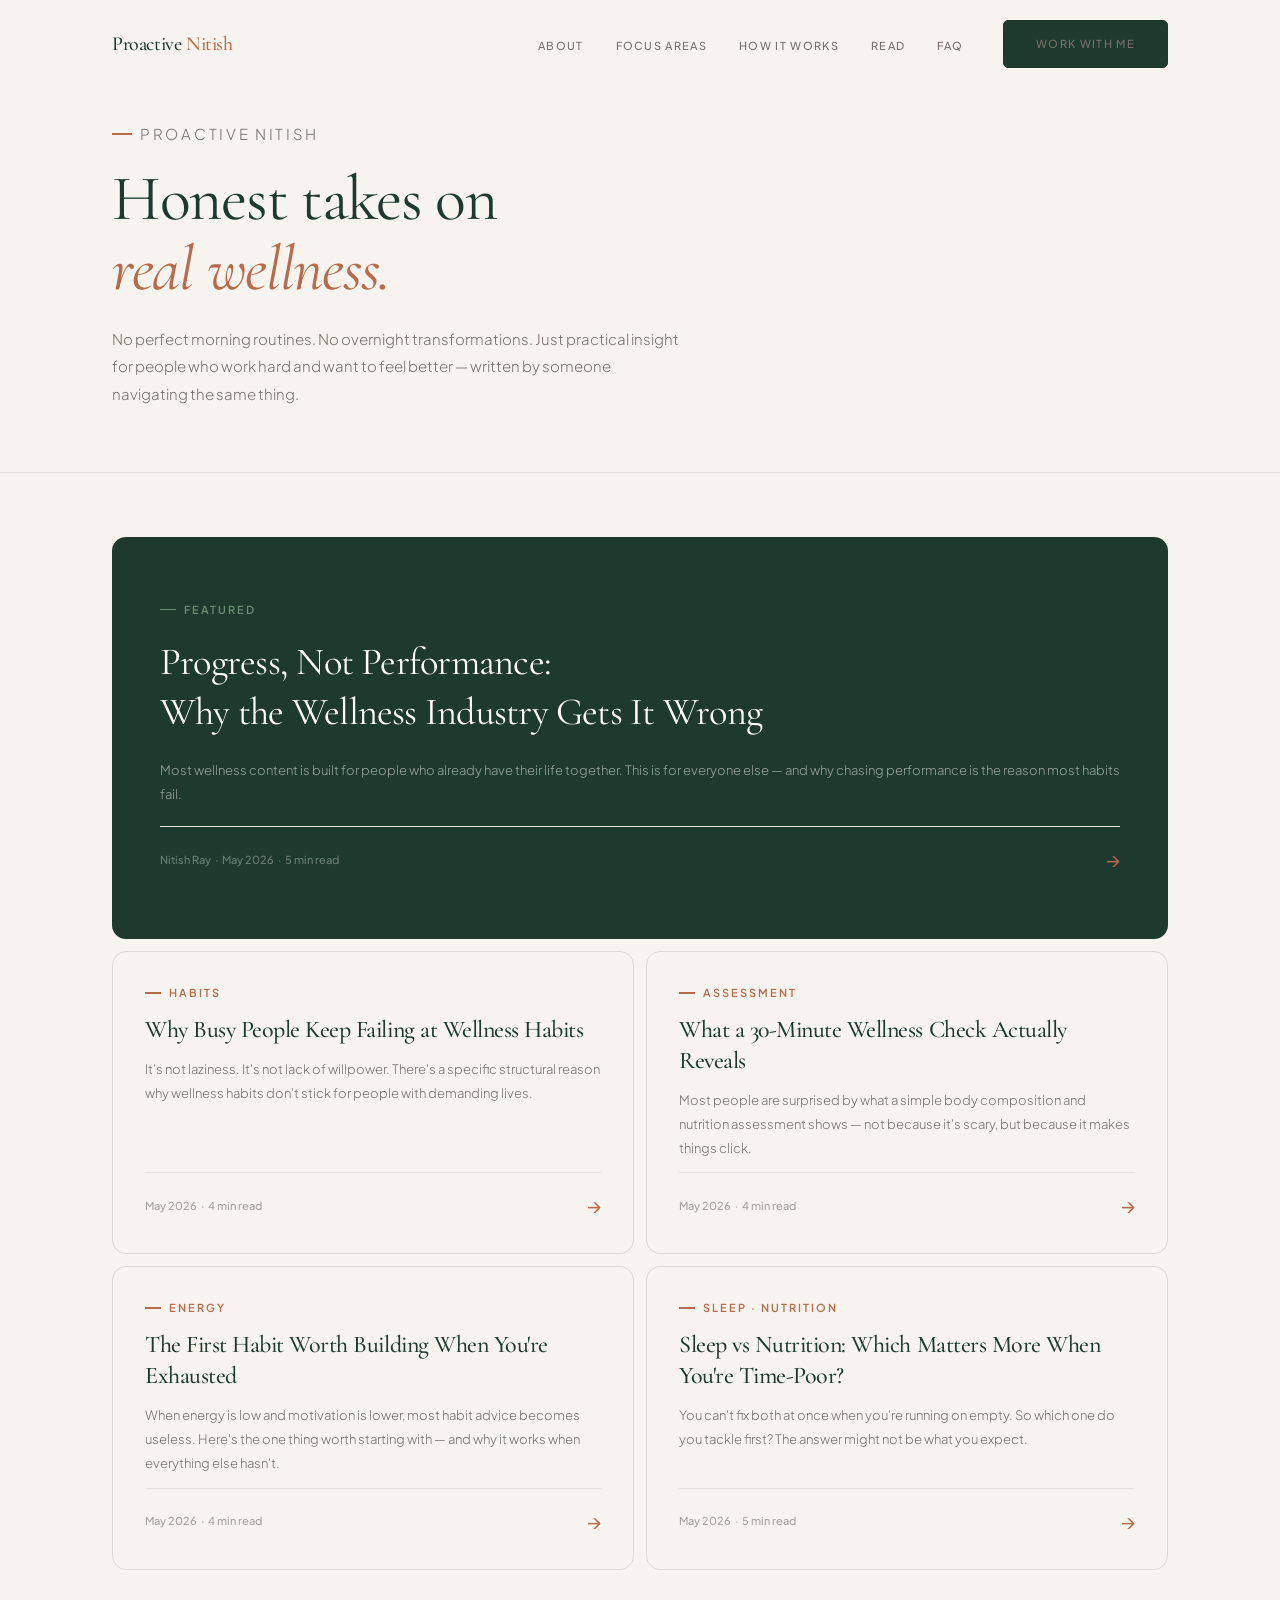
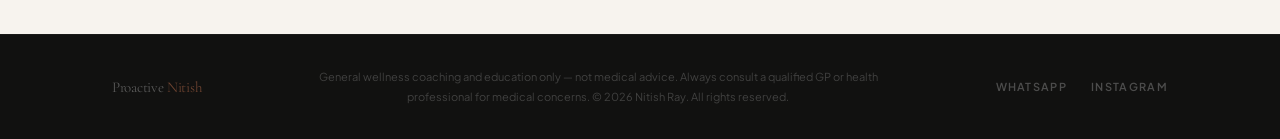
==== blog.html @ 1b6d1b07 "Add files via upload" ====
<!DOCTYPE html>
<html lang="en">
<head>
  <meta charset="UTF-8" />
  <meta name="viewport" content="width=device-width, initial-scale=1.0" />
  <meta http-equiv="X-UA-Compatible" content="IE=edge" />

  <title>Read — Wellness Insights | Proactive Nitish</title>
  <meta name="description" content="Honest, practical wellness articles by Nitish Ray. Real insights for busy working people on sleep, habits, nutrition, energy, and stress — no hype." />
  <meta name="author" content="Nitish Ray" />
  <meta name="robots" content="index, follow" />
  <link rel="canonical" href="https://nitishray.com/blog.html" />

  <meta property="og:type"        content="website" />
  <meta property="og:url"         content="https://nitishray.com/blog.html" />
  <meta property="og:title"       content="Read — Wellness Insights | Proactive Nitish" />
  <meta property="og:description" content="Honest, practical wellness articles for busy working people by Nitish Ray." />
  <meta property="og:image"       content="https://nitishray.com/images/og-image.jpg" />

  <script type="application/ld+json">
  {
    "@context": "https://schema.org",
    "@type": "Blog",
    "@id": "https://nitishray.com/blog.html",
    "name": "Proactive Nitish — Read",
    "description": "Honest wellness articles for busy working people by Nitish Ray.",
    "url": "https://nitishray.com/blog.html",
    "author": {
      "@type": "Person",
      "name": "Nitish Ray",
      "@id": "https://nitishray.com/#nitishray"
    },
    "blogPost": [
      {
        "@type": "BlogPosting",
        "headline": "Why Busy People Keep Failing at Wellness Habits",
        "url": "https://nitishray.com/posts/why-busy-people-fail-at-wellness.html",
        "datePublished": "2026-05-01",
        "author": { "@id": "https://nitishray.com/#nitishray" }
      },
      {
        "@type": "BlogPosting",
        "headline": "What a 30-Minute Wellness Check Actually Reveals",
        "url": "https://nitishray.com/posts/what-a-wellness-check-reveals.html",
        "datePublished": "2026-05-05",
        "author": { "@id": "https://nitishray.com/#nitishray" }
      },
      {
        "@type": "BlogPosting",
        "headline": "The First Habit Worth Building When You're Exhausted",
        "url": "https://nitishray.com/posts/first-habit-when-exhausted.html",
        "datePublished": "2026-05-10",
        "author": { "@id": "https://nitishray.com/#nitishray" }
      },
      {
        "@type": "BlogPosting",
        "headline": "Sleep vs Nutrition: Which Matters More When You're Time-Poor?",
        "url": "https://nitishray.com/posts/sleep-vs-nutrition.html",
        "datePublished": "2026-05-14",
        "author": { "@id": "https://nitishray.com/#nitishray" }
      },
      {
        "@type": "BlogPosting",
        "headline": "Progress, Not Performance: Why the Wellness Industry Gets It Wrong",
        "url": "https://nitishray.com/posts/progress-not-performance.html",
        "datePublished": "2026-05-19",
        "author": { "@id": "https://nitishray.com/#nitishray" }
      }
    ]
  }
  </script>

  <link rel="preconnect" href="https://fonts.googleapis.com" />
  <link rel="preconnect" href="https://fonts.gstatic.com" crossorigin />
  <link href="https://fonts.googleapis.com/css2?family=Cormorant+Garamond:ital,wght@0,300;0,400;0,500;0,600;1,300;1,400;1,500&family=Plus+Jakarta+Sans:wght@300;400;500;600&display=swap" rel="stylesheet" />

  <link rel="stylesheet" href="css/tokens.css" />
  <link rel="stylesheet" href="css/reset.css" />
  <link rel="stylesheet" href="css/style.css" />

  <style>
    /* ── BLOG INDEX PAGE STYLES ─────────────────────────── */
    .blog-hero {
      padding-top: 120px;
      padding-bottom: var(--space-16);
      border-bottom: 1px solid var(--color-border-subtle);
    }

    .blog-hero__label {
      font-size: var(--text-xs);
      font-weight: var(--weight-semi);
      letter-spacing: var(--tracking-widest);
      text-transform: uppercase;
      color: var(--color-accent);
      margin-bottom: var(--space-4);
      display: flex;
      align-items: center;
      gap: var(--space-2);
    }

    .blog-hero__label::before {
      content: '';
      display: block;
      width: 20px;
      height: 1.5px;
      background: var(--color-accent);
    }

    .blog-hero h1 {
      font-family: var(--font-display);
      font-size: clamp(var(--text-3xl), 6vw, var(--text-5xl));
      font-weight: var(--weight-regular);
      line-height: var(--leading-tight);
      color: var(--color-primary);
      letter-spacing: var(--tracking-tight);
      margin-bottom: var(--space-5);
    }

    .blog-hero h1 em {
      font-style: italic;
      color: var(--color-accent);
    }

    .blog-hero p {
      font-size: var(--text-base);
      color: var(--color-text-muted);
      line-height: var(--leading-loose);
      font-weight: var(--weight-light);
      max-width: 52ch;
    }

    /* Posts grid */
    .blog-section {
      padding-block: var(--space-16);
    }

    .posts-grid {
      display: grid;
      grid-template-columns: 1fr;
      gap: var(--space-5);
    }

    /* Featured first post */
    .post-card--featured {
      background: var(--color-primary);
      border-radius: var(--radius-lg);
      padding: var(--space-10) var(--space-8);
      display: flex;
      flex-direction: column;
      gap: var(--space-5);
      text-decoration: none;
      transition: transform var(--duration-base) var(--ease-out),
                  box-shadow var(--duration-base) var(--ease-out);
    }

    .post-card--featured:hover {
      transform: translateY(-3px);
      box-shadow: var(--shadow-xl);
    }

    .post-card--featured .post-card__tag {
      color: var(--color-sage);
    }

    .post-card--featured .post-card__tag::before {
      background: var(--color-sage);
    }

    .post-card--featured h2 {
      font-family: var(--font-display);
      font-size: clamp(var(--text-xl), 3vw, var(--text-3xl));
      font-weight: var(--weight-regular);
      line-height: var(--leading-snug);
      color: #fff;
      letter-spacing: var(--tracking-tight);
    }

    .post-card--featured .post-card__excerpt {
      font-size: var(--text-sm);
      color: rgba(255,255,255,0.55);
      line-height: var(--leading-loose);
      font-weight: var(--weight-light);
    }

    .post-card--featured .post-card__meta {
      color: rgba(255,255,255,0.35);
    }

    .post-card--featured .post-card__arrow {
      color: var(--color-accent);
    }

    /* Regular post cards */
    .posts-list {
      display: grid;
      grid-template-columns: 1fr;
      gap: var(--space-3);
      margin-top: var(--space-3);
    }

    .post-card {
      background: var(--color-bg);
      border: 1px solid var(--color-border);
      border-radius: var(--radius-lg);
      padding: var(--space-8) var(--space-8);
      display: flex;
      flex-direction: column;
      gap: var(--space-3);
      text-decoration: none;
      transition: box-shadow var(--duration-base) var(--ease-out),
                  transform var(--duration-base) var(--ease-out),
                  border-color var(--duration-base);
    }

    .post-card:hover {
      box-shadow: var(--shadow-md);
      transform: translateY(-2px);
      border-color: var(--color-primary);
    }

    .post-card__tag {
      font-size: var(--text-xs);
      font-weight: var(--weight-semi);
      letter-spacing: var(--tracking-widest);
      text-transform: uppercase;
      color: var(--color-accent);
      display: flex;
      align-items: center;
      gap: var(--space-2);
    }

    .post-card__tag::before {
      content: '';
      display: block;
      width: 16px;
      height: 1.5px;
      background: var(--color-accent);
      flex-shrink: 0;
    }

    .post-card h2 {
      font-family: var(--font-display);
      font-size: var(--text-xl);
      font-weight: var(--weight-medium);
      line-height: var(--leading-snug);
      color: var(--color-primary);
      letter-spacing: var(--tracking-tight);
    }

    .post-card h3 {
      font-family: var(--font-display);
      font-size: var(--text-xl);
      font-weight: var(--weight-medium);
      line-height: var(--leading-snug);
      color: var(--color-primary);
      letter-spacing: var(--tracking-tight);
    }

    .post-card__excerpt {
      font-size: var(--text-sm);
      color: var(--color-text-muted);
      line-height: var(--leading-loose);
      font-weight: var(--weight-light);
    }

    .post-card__footer {
      display: flex;
      align-items: center;
      justify-content: space-between;
      padding-top: var(--space-4);
      border-top: 1px solid var(--color-border-subtle);
      margin-top: auto;
    }

    .post-card__meta {
      font-size: var(--text-xs);
      color: var(--color-text-faint);
      font-weight: var(--weight-medium);
    }

    .post-card__arrow {
      font-size: var(--text-lg);
      color: var(--color-accent);
      transition: transform var(--duration-fast) var(--ease-out);
    }

    .post-card:hover .post-card__arrow,
    .post-card--featured:hover .post-card__arrow {
      transform: translateX(4px);
    }

    @media (min-width: 640px) {
      .posts-list {
        grid-template-columns: 1fr 1fr;
      }
    }

    @media (min-width: 960px) {
      .post-card--featured {
        padding: var(--space-16) var(--space-12);
      }
    }
  </style>
</head>

<body>

<!-- NAV -->
<header id="nav" class="nav" role="banner">
  <div class="container">
    <nav class="nav__inner" aria-label="Main navigation">
      <a href="/" class="nav__logo" aria-label="Proactive Nitish — Home">
        Proactive <span>Nitish</span>
      </a>
      <ul class="nav__links" role="list">
        <li><a href="/#about">About</a></li>
        <li><a href="/#pillars">Focus Areas</a></li>
        <li><a href="/#how">How It Works</a></li>
        <li><a href="blog.html" aria-current="page">Read</a></li>
        <li><a href="/#faq">FAQ</a></li>
        <li><a href="/#contact" class="btn btn-primary">Work With Me</a></li>
      </ul>
      <button id="navToggle" class="nav__toggle" aria-label="Open menu" aria-expanded="false" aria-controls="navDrawer">
        <span></span><span></span><span></span>
      </button>
    </nav>
  </div>
  <nav id="navDrawer" class="nav__drawer" aria-label="Mobile navigation">
    <a href="/#about">About</a>
    <a href="/#pillars">Focus Areas</a>
    <a href="/#how">How It Works</a>
    <a href="blog.html">Read</a>
    <a href="/#faq">FAQ</a>
    <a href="/#contact" class="btn btn-primary">Work With Me</a>
  </nav>
</header>

<main>

  <!-- BLOG HERO -->
  <div class="blog-hero">
    <div class="container">
      <p class="blog-hero__label reveal">Proactive Nitish</p>
      <h1 class="reveal reveal-delay-1">Honest takes on<br /><em>real wellness.</em></h1>
      <p class="reveal reveal-delay-2">No perfect morning routines. No overnight transformations. Just practical insight for people who work hard and want to feel better — written by someone navigating the same thing.</p>
    </div>
  </div>

  <!-- POSTS -->
  <div class="blog-section">
    <div class="container">

      <!-- Featured post -->
      <a href="posts/progress-not-performance.html" class="post-card--featured reveal" aria-label="Read: Progress, Not Performance">
        <p class="post-card__tag">Featured</p>
        <h2>Progress, Not Performance:<br />Why the Wellness Industry Gets It Wrong</h2>
        <p class="post-card__excerpt">Most wellness content is built for people who already have their life together. This is for everyone else — and why chasing performance is the reason most habits fail.</p>
        <div class="post-card__footer">
          <span class="post-card__meta">Nitish Ray &nbsp;·&nbsp; May 2026 &nbsp;·&nbsp; 5 min read</span>
          <span class="post-card__arrow">→</span>
        </div>
      </a>

      <!-- Regular posts -->
      <div class="posts-list">

        <a href="posts/why-busy-people-fail-at-wellness.html" class="post-card reveal" aria-label="Read: Why Busy People Keep Failing at Wellness Habits">
          <p class="post-card__tag">Habits</p>
          <h3>Why Busy People Keep Failing at Wellness Habits</h3>
          <p class="post-card__excerpt">It's not laziness. It's not lack of willpower. There's a specific structural reason why wellness habits don't stick for people with demanding lives.</p>
          <div class="post-card__footer">
            <span class="post-card__meta">May 2026 &nbsp;·&nbsp; 4 min read</span>
            <span class="post-card__arrow">→</span>
          </div>
        </a>

        <a href="posts/what-a-wellness-check-reveals.html" class="post-card reveal reveal-delay-1" aria-label="Read: What a 30-Minute Wellness Check Actually Reveals">
          <p class="post-card__tag">Assessment</p>
          <h3>What a 30-Minute Wellness Check Actually Reveals</h3>
          <p class="post-card__excerpt">Most people are surprised by what a simple body composition and nutrition assessment shows — not because it's scary, but because it makes things click.</p>
          <div class="post-card__footer">
            <span class="post-card__meta">May 2026 &nbsp;·&nbsp; 4 min read</span>
            <span class="post-card__arrow">→</span>
          </div>
        </a>

        <a href="posts/first-habit-when-exhausted.html" class="post-card reveal" aria-label="Read: The First Habit Worth Building When You're Exhausted">
          <p class="post-card__tag">Energy</p>
          <h3>The First Habit Worth Building When You're Exhausted</h3>
          <p class="post-card__excerpt">When energy is low and motivation is lower, most habit advice becomes useless. Here's the one thing worth starting with — and why it works when everything else hasn't.</p>
          <div class="post-card__footer">
            <span class="post-card__meta">May 2026 &nbsp;·&nbsp; 4 min read</span>
            <span class="post-card__arrow">→</span>
          </div>
        </a>

        <a href="posts/sleep-vs-nutrition.html" class="post-card reveal reveal-delay-1" aria-label="Read: Sleep vs Nutrition">
          <p class="post-card__tag">Sleep · Nutrition</p>
          <h3>Sleep vs Nutrition: Which Matters More When You're Time-Poor?</h3>
          <p class="post-card__excerpt">You can't fix both at once when you're running on empty. So which one do you tackle first? The answer might not be what you expect.</p>
          <div class="post-card__footer">
            <span class="post-card__meta">May 2026 &nbsp;·&nbsp; 5 min read</span>
            <span class="post-card__arrow">→</span>
          </div>
        </a>

      </div>
    </div>
  </div>

</main>

<!-- FOOTER -->
<footer class="footer" role="contentinfo">
  <div class="container">
    <div class="footer__inner">
      <a href="/" class="footer__logo" aria-label="Proactive Nitish — Home">Proactive <span>Nitish</span></a>
      <p class="footer__note">General wellness coaching and education only — not medical advice. Always consult a qualified GP or health professional for medical concerns. &copy; <span id="currentYear"></span> Nitish Ray. All rights reserved.</p>
      <nav class="footer__links" aria-label="Footer navigation">
        <a href="https://wa.me/61415586930" target="_blank" rel="noopener noreferrer">WhatsApp</a>
        <a href="https://www.instagram.com/proactivenitish" target="_blank" rel="noopener noreferrer">Instagram</a>
      </nav>
    </div>
  </div>
</footer>

<script src="js/main.js" defer></script>
</body>
</html>
---- css/tokens.css ----
/* ============================================================
   TOKENS.CSS — Design Foundation
   nitishray.com / Proactive Nitish
   All design decisions live here. Nothing hardcoded elsewhere.
   ============================================================ */

:root {

  /* ── COLOUR ─────────────────────────────────────────────── */

  /* Base surfaces */
  --color-bg:           #F7F3EE;   /* warm oat — primary background   */
  --color-bg-subtle:    #EDE8DF;   /* slightly deeper — cards, panels  */
  --color-bg-dark:      #1E3A2F;   /* deep forest green — dark panels  */
  --color-bg-darkest:   #111110;   /* near black — footer              */

  /* Brand */
  --color-primary:      #1E3A2F;   /* deep forest green                */
  --color-primary-hover:#16301F;   /* darker on hover                  */
  --color-accent:       #B86B4A;   /* terracotta clay                  */
  --color-accent-hover: #C97A58;   /* lighter on hover                 */
  --color-sage:         #6B8F71;   /* muted green — supporting tone    */

  /* Text */
  --color-text:         #1C1917;   /* warm charcoal — body text        */
  --color-text-muted:   #78716C;   /* secondary text                   */
  --color-text-faint:   #A8A29E;   /* tertiary / disabled              */
  --color-text-inverse: #F7F3EE;   /* text on dark backgrounds         */

  /* Borders */
  --color-border:       #DDD8D0;   /* default border                   */
  --color-border-subtle:#E8E3DB;   /* very light dividers              */

  /* States */
  --color-focus:        #B86B4A;   /* focus ring                       */


  /* ── TYPOGRAPHY ─────────────────────────────────────────── */

  --font-display:  'Cormorant Garamond', Georgia, 'Times New Roman', serif;
  --font-body:     'Plus Jakarta Sans', system-ui, -apple-system, sans-serif;

  /* Scale — fluid between 375px and 1280px viewport */
  --text-xs:    0.6875rem;   /*  11px */
  --text-sm:    0.8125rem;   /*  13px */
  --text-base:  0.9375rem;   /*  15px */
  --text-md:    1.0625rem;   /*  17px */
  --text-lg:    1.25rem;     /*  20px */
  --text-xl:    1.5rem;      /*  24px */
  --text-2xl:   2rem;        /*  32px */
  --text-3xl:   2.5rem;      /*  40px */
  --text-4xl:   3.25rem;     /*  52px */
  --text-5xl:   4rem;        /*  64px */

  /* Leading */
  --leading-tight:  1.1;
  --leading-snug:   1.3;
  --leading-normal: 1.6;
  --leading-loose:  1.85;

  /* Tracking */
  --tracking-tight:  -0.02em;
  --tracking-normal:  0em;
  --tracking-wide:    0.06em;
  --tracking-wider:   0.12em;
  --tracking-widest:  0.18em;

  /* Weight */
  --weight-light:   300;
  --weight-regular: 400;
  --weight-medium:  500;
  --weight-semi:    600;


  /* ── SPACING ─────────────────────────────────────────────── */

  --space-1:   4px;
  --space-2:   8px;
  --space-3:   12px;
  --space-4:   16px;
  --space-5:   20px;
  --space-6:   24px;
  --space-8:   32px;
  --space-10:  40px;
  --space-12:  48px;
  --space-16:  64px;
  --space-20:  80px;
  --space-24:  96px;
  --space-32: 128px;

  /* Section vertical rhythm */
  --section-padding: var(--space-24);


  /* ── LAYOUT ──────────────────────────────────────────────── */

  --max-width:       1120px;
  --max-width-text:   680px;
  --max-width-narrow: 520px;

  --gutter:     32px;   /* horizontal page padding */
  --gutter-sm:  20px;   /* mobile */

  --col-gap:    var(--space-16);
  --row-gap:    var(--space-12);


  /* ── SHAPE ───────────────────────────────────────────────── */

  --radius-sm:  3px;
  --radius:     5px;
  --radius-md:  8px;
  --radius-lg:  14px;
  --radius-full: 9999px;


  /* ── SHADOW ──────────────────────────────────────────────── */

  --shadow-sm:  0 1px 3px rgba(28, 25, 23, 0.06), 0 1px 2px rgba(28, 25, 23, 0.04);
  --shadow-md:  0 4px 16px rgba(28, 25, 23, 0.08), 0 2px 6px rgba(28, 25, 23, 0.04);
  --shadow-lg:  0 12px 40px rgba(28, 25, 23, 0.1),  0 4px 12px rgba(28, 25, 23, 0.06);
  --shadow-xl:  0 24px 64px rgba(28, 25, 23, 0.12), 0 8px 20px rgba(28, 25, 23, 0.06);


  /* ── MOTION ──────────────────────────────────────────────── */

  --ease-out:    cubic-bezier(0.16, 1, 0.3, 1);
  --ease-in-out: cubic-bezier(0.4, 0, 0.2, 1);
  --ease-spring: cubic-bezier(0.34, 1.56, 0.64, 1);

  --duration-fast:   150ms;
  --duration-base:   250ms;
  --duration-slow:   400ms;
  --duration-slower: 700ms;


  /* ── Z-INDEX ─────────────────────────────────────────────── */

  --z-base:    0;
  --z-raised:  10;
  --z-overlay: 50;
  --z-nav:     100;
  --z-modal:   200;

}


/* ── RESPONSIVE TOKEN OVERRIDES ───────────────────────────── */

@media (max-width: 768px) {
  :root {
    --gutter:          var(--gutter-sm);
    --section-padding: var(--space-16);
    --col-gap:         var(--space-10);
  }
}
---- css/style.css ----
/* ============================================================
   STYLE.CSS — Layout & Components
   nitishray.com / Proactive Nitish
   Mobile-first. Every component works on 320px and up.
   ============================================================ */


/* ── BASE ─────────────────────────────────────────────────── */

body {
  background-color: var(--color-bg);
  color: var(--color-text);
  font-family: var(--font-body);
  font-weight: var(--weight-regular);
  font-size: var(--text-base);
  line-height: var(--leading-normal);
}


/* ── CONTAINER ────────────────────────────────────────────── */

.container {
  width: 100%;
  max-width: var(--max-width);
  margin-inline: auto;
  padding-inline: var(--gutter-sm);
}

@media (min-width: 640px) {
  .container {
    padding-inline: var(--gutter);
  }
}


/* ── UTILITY ──────────────────────────────────────────────── */

.tag {
  display: inline-flex;
  align-items: center;
  gap: var(--space-2);
  font-family: var(--font-body);
  font-size: var(--text-xs);
  font-weight: var(--weight-semi);
  letter-spacing: var(--tracking-widest);
  text-transform: uppercase;
  color: var(--color-accent);
  margin-bottom: var(--space-4);
}

.tag::before {
  content: '';
  display: block;
  width: 20px;
  height: 1.5px;
  background: var(--color-accent);
  flex-shrink: 0;
}

.section-header {
  max-width: var(--max-width-text);
  margin-bottom: var(--space-12);
}

.section-header h2 {
  font-family: var(--font-display);
  font-size: clamp(var(--text-2xl), 4vw, var(--text-4xl));
  font-weight: var(--weight-regular);
  line-height: var(--leading-snug);
  color: var(--color-primary);
  letter-spacing: var(--tracking-tight);
  margin-bottom: var(--space-4);
}

.section-header h2 em {
  font-style: italic;
  color: var(--color-accent);
}

.section-header p {
  font-size: var(--text-base);
  color: var(--color-text-muted);
  line-height: var(--leading-loose);
  font-weight: var(--weight-light);
  max-width: 56ch;
}


/* ── REVEAL ANIMATION ─────────────────────────────────────── */

.reveal {
  opacity: 0;
  transform: translateY(24px);
  transition:
    opacity var(--duration-slower) var(--ease-out),
    transform var(--duration-slower) var(--ease-out);
}

.reveal.visible {
  opacity: 1;
  transform: translateY(0);
}

.reveal-delay-1 { transition-delay: 80ms;  }
.reveal-delay-2 { transition-delay: 160ms; }
.reveal-delay-3 { transition-delay: 240ms; }
.reveal-delay-4 { transition-delay: 320ms; }


/* ── BUTTONS ──────────────────────────────────────────────── */

.btn {
  display: inline-flex;
  align-items: center;
  justify-content: center;
  gap: var(--space-2);
  font-family: var(--font-body);
  font-size: var(--text-sm);
  font-weight: var(--weight-semi);
  letter-spacing: var(--tracking-wide);
  text-transform: uppercase;
  padding: var(--space-4) var(--space-8);
  border-radius: var(--radius);
  min-height: 48px;
  cursor: pointer;
  transition:
    background var(--duration-base) var(--ease-out),
    color var(--duration-base) var(--ease-out),
    border-color var(--duration-base) var(--ease-out),
    transform var(--duration-fast) var(--ease-out),
    box-shadow var(--duration-base) var(--ease-out);
  white-space: nowrap;
  position: relative;
  overflow: hidden;
}

.btn:active {
  transform: translateY(1px);
}

.btn-primary {
  background: var(--color-primary);
  color: var(--color-text-inverse);
  border: 1.5px solid var(--color-primary);
}

.btn-primary:hover {
  background: var(--color-accent);
  border-color: var(--color-accent);
  transform: translateY(-1px);
  box-shadow: var(--shadow-md);
}

.btn-ghost {
  background: transparent;
  color: var(--color-text);
  border: 1.5px solid var(--color-border);
}

.btn-ghost:hover {
  border-color: var(--color-primary);
  color: var(--color-primary);
  transform: translateY(-1px);
}

.btn-accent {
  background: var(--color-accent);
  color: #fff;
  border: 1.5px solid var(--color-accent);
}

.btn-accent:hover {
  background: var(--color-accent-hover);
  border-color: var(--color-accent-hover);
  transform: translateY(-2px);
  box-shadow: var(--shadow-lg);
}

.btn-outline-light {
  background: transparent;
  color: rgba(255,255,255,0.75);
  border: 1.5px solid rgba(255,255,255,0.2);
}

.btn-outline-light:hover {
  border-color: rgba(255,255,255,0.55);
  color: #fff;
}


/* ═══════════════════════════════════════════════════════════
   NAV
═══════════════════════════════════════════════════════════ */

.nav {
  position: fixed;
  top: 0; left: 0; right: 0;
  z-index: var(--z-nav);
  padding-block: var(--space-5);
  background: rgba(247, 243, 238, 0.88);
  backdrop-filter: blur(16px);
  -webkit-backdrop-filter: blur(16px);
  border-bottom: 1px solid transparent;
  transition:
    padding var(--duration-base) var(--ease-out),
    border-color var(--duration-base) var(--ease-out),
    background var(--duration-base) var(--ease-out);
}

.nav.scrolled {
  padding-block: var(--space-3);
  border-color: var(--color-border-subtle);
  background: rgba(247, 243, 238, 0.96);
}

.nav__inner {
  display: flex;
  align-items: center;
  justify-content: space-between;
  gap: var(--space-6);
}

/* Logo */
.nav__logo {
  font-family: var(--font-display);
  font-size: var(--text-lg);
  font-weight: var(--weight-medium);
  color: var(--color-primary);
  letter-spacing: var(--tracking-tight);
  line-height: 1;
  flex-shrink: 0;
  transition: opacity var(--duration-fast);
}

.nav__logo:hover {
  opacity: 0.75;
}

.nav__logo span {
  color: var(--color-accent);
}

/* Links */
.nav__links {
  display: none;
  align-items: center;
  gap: var(--space-8);
}

.nav__links a {
  font-size: var(--text-xs);
  font-weight: var(--weight-medium);
  letter-spacing: var(--tracking-wider);
  text-transform: uppercase;
  color: var(--color-text-muted);
  transition: color var(--duration-fast);
  padding-block: var(--space-1);
}

.nav__links a:hover {
  color: var(--color-primary);
}

.nav__links .btn {
  margin-left: var(--space-2);
}

/* Hamburger */
.nav__toggle {
  display: flex;
  flex-direction: column;
  justify-content: center;
  gap: 5px;
  width: 44px;
  height: 44px;
  cursor: pointer;
  padding: var(--space-2);
  border-radius: var(--radius);
  transition: background var(--duration-fast);
}

.nav__toggle:hover {
  background: var(--color-bg-subtle);
}

.nav__toggle span {
  display: block;
  width: 22px;
  height: 1.5px;
  background: var(--color-primary);
  border-radius: 2px;
  transition:
    transform var(--duration-base) var(--ease-out),
    opacity var(--duration-base);
  transform-origin: center;
}

.nav__toggle.open span:nth-child(1) {
  transform: translateY(6.5px) rotate(45deg);
}
.nav__toggle.open span:nth-child(2) {
  opacity: 0;
  transform: scaleX(0);
}
.nav__toggle.open span:nth-child(3) {
  transform: translateY(-6.5px) rotate(-45deg);
}

/* Mobile drawer */
.nav__drawer {
  display: none;
  flex-direction: column;
  gap: var(--space-1);
  padding: var(--space-6) var(--gutter-sm) var(--space-8);
  background: var(--color-bg);
  border-bottom: 1px solid var(--color-border-subtle);
}

.nav__drawer.open {
  display: flex;
}

.nav__drawer a {
  font-size: var(--text-base);
  font-weight: var(--weight-medium);
  color: var(--color-text-muted);
  padding-block: var(--space-3);
  border-bottom: 1px solid var(--color-border-subtle);
  transition: color var(--duration-fast);
}

.nav__drawer a:last-child {
  border-bottom: none;
}

.nav__drawer a:hover {
  color: var(--color-primary);
}

.nav__drawer .btn {
  margin-top: var(--space-4);
  width: 100%;
}

/* Desktop nav */
@media (min-width: 900px) {
  .nav__links {
    display: flex;
  }
  .nav__toggle {
    display: none;
  }
}


/* ═══════════════════════════════════════════════════════════
   HERO
═══════════════════════════════════════════════════════════ */

.hero {
  min-height: 100svh;
  display: flex;
  align-items: center;
  padding-top: 90px;
  padding-bottom: var(--space-16);
  position: relative;
  overflow: hidden;
}

/* Ambient background */
.hero__bg {
  position: absolute;
  inset: 0;
  pointer-events: none;
  background:
    radial-gradient(ellipse 70% 60% at 85% 20%, rgba(107,143,113,0.13) 0%, transparent 65%),
    radial-gradient(ellipse 50% 70% at 15% 85%, rgba(184,107,74,0.08) 0%, transparent 55%),
    radial-gradient(ellipse 40% 40% at 50% 50%, rgba(247,243,238,0) 0%, transparent 100%);
}

/* Decorative grain texture */
.hero__bg::after {
  content: '';
  position: absolute;
  inset: 0;
  background-image: url("data:image/svg+xml,%3Csvg viewBox='0 0 256 256' xmlns='http://www.w3.org/2000/svg'%3E%3Cfilter id='noise'%3E%3CfeTurbulence type='fractalNoise' baseFrequency='0.9' numOctaves='4' stitchTiles='stitch'/%3E%3C/filter%3E%3Crect width='100%25' height='100%25' filter='url(%23noise)' opacity='0.03'/%3E%3C/svg%3E");
  opacity: 0.4;
}

.hero__grid {
  display: grid;
  grid-template-columns: 1fr;
  gap: var(--space-12);
  align-items: center;
  position: relative;
  z-index: var(--z-raised);
}

/* Eyebrow */
.hero__eyebrow {
  display: flex;
  align-items: center;
  gap: var(--space-3);
  margin-bottom: var(--space-6);
}

.hero__eyebrow-line {
  width: 32px;
  height: 1px;
  background: var(--color-accent);
  flex-shrink: 0;
}

.hero__eyebrow-text {
  font-size: var(--text-xs);
  font-weight: var(--weight-semi);
  letter-spacing: var(--tracking-widest);
  text-transform: uppercase;
  color: var(--color-accent);
}

/* Headline */
.hero__headline {
  font-family: var(--font-display);
  font-size: clamp(2.6rem, 7vw, var(--text-5xl));
  font-weight: var(--weight-regular);
  line-height: var(--leading-tight);
  color: var(--color-primary);
  letter-spacing: var(--tracking-tight);
  margin-bottom: var(--space-3);
}

.hero__headline em {
  font-style: italic;
  color: var(--color-accent);
}

/* Tagline */
.hero__tagline {
  font-family: var(--font-display);
  font-size: clamp(var(--text-md), 2.5vw, var(--text-xl));
  font-weight: var(--weight-light);
  font-style: italic;
  color: var(--color-text-muted);
  margin-bottom: var(--space-6);
  letter-spacing: var(--tracking-tight);
}

/* Sub */
.hero__sub {
  font-size: var(--text-base);
  color: var(--color-text-muted);
  line-height: var(--leading-loose);
  font-weight: var(--weight-light);
  max-width: 48ch;
  margin-bottom: var(--space-10);
}

/* Actions */
.hero__actions {
  display: flex;
  flex-wrap: wrap;
  gap: var(--space-3);
}

/* Trust indicators */
.hero__trust {
  display: flex;
  flex-wrap: wrap;
  gap: var(--space-6);
  margin-top: var(--space-10);
  padding-top: var(--space-8);
  border-top: 1px solid var(--color-border-subtle);
}

.trust-item {
  display: flex;
  flex-direction: column;
  gap: 2px;
}

.trust-num {
  font-family: var(--font-display);
  font-size: var(--text-xl);
  font-weight: var(--weight-medium);
  color: var(--color-primary);
  line-height: 1;
}

.trust-label {
  font-size: var(--text-xs);
  font-weight: var(--weight-medium);
  letter-spacing: var(--tracking-wide);
  color: var(--color-text-faint);
  text-transform: uppercase;
}

/* Hero visual — hidden on mobile, shown on desktop */
.hero__visual {
  display: none;
}

.hero__card {
  background: var(--color-primary);
  border-radius: var(--radius-lg);
  padding: var(--space-10) var(--space-10);
  color: var(--color-text-inverse);
  position: relative;
  box-shadow: var(--shadow-xl);
}

.hero__card::before {
  content: '';
  position: absolute;
  top: -1px; left: -1px; right: -1px; bottom: -1px;
  border-radius: inherit;
  background: linear-gradient(
    135deg,
    rgba(107,143,113,0.2) 0%,
    transparent 50%,
    rgba(184,107,74,0.1) 100%
  );
  pointer-events: none;
}

.hero__card-tag {
  font-size: var(--text-xs);
  font-weight: var(--weight-semi);
  letter-spacing: var(--tracking-widest);
  text-transform: uppercase;
  color: var(--color-sage);
  margin-bottom: var(--space-5);
}

.hero__card-quote {
  font-family: var(--font-display);
  font-size: var(--text-xl);
  font-weight: var(--weight-regular);
  font-style: italic;
  line-height: var(--leading-snug);
  color: rgba(255,255,255,0.9);
  margin-bottom: var(--space-8);
}

.hero__card-author {
  display: flex;
  align-items: center;
  gap: var(--space-3);
}

.card-author__avatar {
  width: 36px;
  height: 36px;
  border-radius: var(--radius-full);
  background: var(--color-accent);
  display: flex;
  align-items: center;
  justify-content: center;
  font-size: var(--text-xs);
  font-weight: var(--weight-semi);
  color: #fff;
  flex-shrink: 0;
}

.card-author__name {
  font-size: var(--text-sm);
  font-weight: var(--weight-medium);
  color: rgba(255,255,255,0.9);
}

.card-author__role {
  font-size: var(--text-xs);
  color: rgba(255,255,255,0.4);
  margin-top: 2px;
}

/* Floating stat chips */
.hero__stats {
  display: flex;
  gap: var(--space-3);
  margin-top: var(--space-4);
}

.stat-chip {
  flex: 1;
  background: var(--color-bg);
  border: 1px solid var(--color-border-subtle);
  border-radius: var(--radius-md);
  padding: var(--space-4) var(--space-4);
  box-shadow: var(--shadow-sm);
}

.stat-chip__num {
  font-family: var(--font-display);
  font-size: var(--text-2xl);
  font-weight: var(--weight-medium);
  color: var(--color-primary);
  line-height: 1;
  margin-bottom: 4px;
}

.stat-chip__label {
  font-size: var(--text-xs);
  color: var(--color-text-faint);
  font-weight: var(--weight-medium);
  letter-spacing: var(--tracking-wide);
  line-height: var(--leading-snug);
}

/* Card back decorative layer */
.hero__card-wrap {
  position: relative;
}

.hero__card-back {
  position: absolute;
  inset: 0;
  background: var(--color-bg-subtle);
  border: 1px solid var(--color-border);
  border-radius: var(--radius-lg);
  transform: translate(12px, -12px);
  z-index: -1;
}

@media (min-width: 960px) {
  .hero__grid {
    grid-template-columns: 1.1fr 0.9fr;
    gap: var(--space-16);
  }

  .hero__visual {
    display: block;
  }
}


/* ═══════════════════════════════════════════════════════════
   MARQUEE
═══════════════════════════════════════════════════════════ */

.marquee {
  background: var(--color-primary);
  padding-block: var(--space-4);
  overflow: hidden;
  position: relative;
}

.marquee__track {
  display: flex;
  width: max-content;
  animation: marquee 32s linear infinite;
}

.marquee__track:hover {
  animation-play-state: paused;
}

.marquee__item {
  display: inline-flex;
  align-items: center;
  gap: var(--space-4);
  padding-inline: var(--space-8);
  font-size: var(--text-xs);
  font-weight: var(--weight-semi);
  letter-spacing: var(--tracking-wider);
  text-transform: uppercase;
  color: rgba(255,255,255,0.45);
  white-space: nowrap;
  user-select: none;
}

.marquee__dot {
  width: 3px;
  height: 3px;
  border-radius: var(--radius-full);
  background: var(--color-accent);
  flex-shrink: 0;
}

@keyframes marquee {
  from { transform: translateX(0); }
  to   { transform: translateX(-50%); }
}


/* ═══════════════════════════════════════════════════════════
   SECTIONS — shared
═══════════════════════════════════════════════════════════ */

section {
  padding-block: var(--section-padding);
}

.bg-subtle { background: var(--color-bg-subtle); }
.bg-dark   { background: var(--color-bg-dark); }


/* ═══════════════════════════════════════════════════════════
   ABOUT
═══════════════════════════════════════════════════════════ */

.about__grid {
  display: grid;
  grid-template-columns: 1fr;
  gap: var(--space-12);
  align-items: center;
}

/* Image */
.about__image-wrap {
  position: relative;
  max-width: 420px;
  margin-inline: auto;
  width: 100%;
}

.about__image {
  width: 100%;
  aspect-ratio: 4 / 5;
  background: var(--color-bg-subtle);
  border: 1px solid var(--color-border);
  border-radius: var(--radius-lg);
  overflow: hidden;
  position: relative;
  display: flex;
  align-items: center;
  justify-content: center;
}

.about__image img {
  width: 100%;
  height: 100%;
  object-fit: cover;
  object-position: center top;
}

.about__image-placeholder {
  font-family: var(--font-display);
  font-size: var(--text-base);
  font-style: italic;
  color: var(--color-text-faint);
  text-align: center;
  padding: var(--space-6);
}

/* Accent badge */
.about__badge {
  position: absolute;
  bottom: var(--space-4);
  right: var(--space-4);
  background: var(--color-accent);
  color: #fff;
  padding: var(--space-4) var(--space-5);
  border-radius: var(--radius-md);
  box-shadow: var(--shadow-lg);
  z-index: var(--z-raised);
}

.about__badge-num {
  font-family: var(--font-display);
  font-size: var(--text-2xl);
  font-weight: var(--weight-medium);
  line-height: 1;
  display: block;
}

.about__badge-text {
  font-size: var(--text-xs);
  font-weight: var(--weight-semi);
  letter-spacing: var(--tracking-wide);
  text-transform: uppercase;
  opacity: 0.8;
  margin-top: 4px;
}

/* Content */
.about__content h2 {
  font-family: var(--font-display);
  font-size: clamp(var(--text-2xl), 3.5vw, var(--text-3xl));
  font-weight: var(--weight-regular);
  line-height: var(--leading-snug);
  color: var(--color-primary);
  letter-spacing: var(--tracking-tight);
  margin-bottom: var(--space-6);
}

.about__content h2 em {
  font-style: italic;
  color: var(--color-accent);
}

.about__content p {
  font-size: var(--text-base);
  color: var(--color-text-muted);
  line-height: var(--leading-loose);
  font-weight: var(--weight-light);
  margin-bottom: var(--space-4);
}

.about__content p strong {
  color: var(--color-text);
  font-weight: var(--weight-medium);
}

/* Value chips */
.about__values {
  display: flex;
  flex-wrap: wrap;
  gap: var(--space-2);
  margin-top: var(--space-8);
}

.value-chip {
  background: var(--color-bg-subtle);
  border: 1px solid var(--color-border);
  border-radius: var(--radius-full);
  padding: var(--space-2) var(--space-4);
  font-size: var(--text-xs);
  font-weight: var(--weight-medium);
  letter-spacing: var(--tracking-wide);
  color: var(--color-text);
  transition: background var(--duration-fast), border-color var(--duration-fast);
}

.value-chip:hover {
  background: var(--color-primary);
  border-color: var(--color-primary);
  color: #fff;
}

@media (min-width: 860px) {
  .about__grid {
    grid-template-columns: 0.85fr 1fr;
    gap: var(--space-20);
  }

  .about__image-wrap {
    margin-inline: 0;
  }
}


/* ═══════════════════════════════════════════════════════════
   PILLARS / FOCUS AREAS
═══════════════════════════════════════════════════════════ */

.pillars__grid {
  display: grid;
  grid-template-columns: 1fr;
  gap: 1px;
  background: var(--color-border);
  border: 1px solid var(--color-border);
  border-radius: var(--radius-lg);
  overflow: hidden;
}

.pillar-card {
  background: var(--color-bg);
  padding: var(--space-8) var(--space-8);
  transition:
    background var(--duration-base) var(--ease-out),
    color var(--duration-base) var(--ease-out);
  cursor: default;
}

.pillar-card:hover {
  background: var(--color-primary);
}

.pillar-card:hover .pillar-card__num {
  color: rgba(255,255,255,0.08);
}

.pillar-card:hover .pillar-card__icon {
  background: rgba(255,255,255,0.1);
}

.pillar-card:hover .pillar-card__title {
  color: #fff;
}

.pillar-card:hover .pillar-card__desc {
  color: rgba(255,255,255,0.6);
}

.pillar-card__num {
  font-family: var(--font-display);
  font-size: var(--text-3xl);
  font-weight: var(--weight-light);
  color: var(--color-border);
  line-height: 1;
  margin-bottom: var(--space-5);
  transition: color var(--duration-base);
}

.pillar-card__icon {
  width: 44px;
  height: 44px;
  border-radius: var(--radius);
  background: var(--color-bg-subtle);
  display: flex;
  align-items: center;
  justify-content: center;
  font-size: 1.25rem;
  margin-bottom: var(--space-5);
  transition: background var(--duration-base);
}

.pillar-card__title {
  font-family: var(--font-display);
  font-size: var(--text-lg);
  font-weight: var(--weight-medium);
  color: var(--color-primary);
  margin-bottom: var(--space-3);
  transition: color var(--duration-base);
}

.pillar-card__desc {
  font-size: var(--text-sm);
  color: var(--color-text-muted);
  line-height: var(--leading-loose);
  transition: color var(--duration-base);
}

@media (min-width: 600px) {
  .pillars__grid {
    grid-template-columns: 1fr 1fr;
  }
}

@media (min-width: 900px) {
  .pillars__grid {
    grid-template-columns: repeat(3, 1fr);
  }
}


/* ═══════════════════════════════════════════════════════════
   HOW IT WORKS
═══════════════════════════════════════════════════════════ */

.how__grid {
  display: grid;
  grid-template-columns: 1fr;
  gap: var(--space-12);
  align-items: start;
}

/* Steps */
.how__steps {
  display: flex;
  flex-direction: column;
}

.step {
  display: flex;
  gap: var(--space-6);
  padding-block: var(--space-8);
  border-bottom: 1px solid var(--color-border-subtle);
}

.step:first-child {
  padding-top: 0;
}

.step:last-child {
  border-bottom: none;
  padding-bottom: 0;
}

.step__num {
  width: 36px;
  height: 36px;
  border: 1.5px solid var(--color-border);
  border-radius: var(--radius-full);
  display: flex;
  align-items: center;
  justify-content: center;
  font-size: var(--text-xs);
  font-weight: var(--weight-semi);
  color: var(--color-text-muted);
  flex-shrink: 0;
  margin-top: 2px;
  transition:
    background var(--duration-base),
    border-color var(--duration-base),
    color var(--duration-base);
}

.step:hover .step__num {
  background: var(--color-accent);
  border-color: var(--color-accent);
  color: #fff;
}

.step__title {
  font-family: var(--font-display);
  font-size: var(--text-lg);
  font-weight: var(--weight-medium);
  color: var(--color-primary);
  margin-bottom: var(--space-2);
}

.step__desc {
  font-size: var(--text-sm);
  color: var(--color-text-muted);
  line-height: var(--leading-loose);
}

/* Aside */
.how__aside {
  display: flex;
  flex-direction: column;
  gap: var(--space-4);
}

.how__card {
  background: var(--color-primary);
  border-radius: var(--radius-lg);
  padding: var(--space-10);
  color: var(--color-text-inverse);
}

.how__card-tag {
  font-size: var(--text-xs);
  font-weight: var(--weight-semi);
  letter-spacing: var(--tracking-widest);
  text-transform: uppercase;
  color: var(--color-sage);
  margin-bottom: var(--space-5);
}

.how__card h3 {
  font-family: var(--font-display);
  font-size: var(--text-xl);
  font-weight: var(--weight-regular);
  font-style: italic;
  line-height: var(--leading-snug);
  color: rgba(255,255,255,0.9);
  margin-bottom: var(--space-4);
}

.how__card p {
  font-size: var(--text-sm);
  color: rgba(255,255,255,0.5);
  line-height: var(--leading-loose);
  margin-bottom: var(--space-6);
}

.how__options {
  display: flex;
  flex-direction: column;
  gap: var(--space-2);
}

.how__option {
  display: flex;
  align-items: center;
  justify-content: space-between;
  background: rgba(255,255,255,0.06);
  border: 1px solid rgba(255,255,255,0.08);
  border-radius: var(--radius);
  padding: var(--space-3) var(--space-4);
  transition: background var(--duration-fast);
}

.how__option:hover {
  background: rgba(255,255,255,0.1);
}

.how__option-label {
  font-size: var(--text-sm);
  font-weight: var(--weight-medium);
  color: rgba(255,255,255,0.8);
}

.how__option-badge {
  font-size: var(--text-xs);
  font-weight: var(--weight-semi);
  letter-spacing: var(--tracking-wide);
  text-transform: uppercase;
  color: var(--color-accent);
  background: rgba(184,107,74,0.15);
  padding: var(--space-1) var(--space-3);
  border-radius: var(--radius-full);
}

/* Disclaimer */
.disclaimer {
  display: flex;
  gap: var(--space-4);
  background: var(--color-bg-subtle);
  border: 1px solid var(--color-border);
  border-radius: var(--radius-md);
  padding: var(--space-5) var(--space-6);
}

.disclaimer__icon {
  font-size: var(--text-base);
  flex-shrink: 0;
  margin-top: 2px;
  opacity: 0.6;
}

.disclaimer p {
  font-size: var(--text-xs);
  color: var(--color-text-muted);
  line-height: var(--leading-loose);
}

@media (min-width: 900px) {
  .how__grid {
    grid-template-columns: 1fr 1fr;
    gap: var(--space-20);
  }

  .how__aside {
    position: sticky;
    top: 100px;
  }
}


/* ═══════════════════════════════════════════════════════════
   FAQ
═══════════════════════════════════════════════════════════ */

.faq__grid {
  display: grid;
  grid-template-columns: 1fr;
  gap: var(--space-12);
  align-items: start;
}

.faq__sidebar h2 {
  font-family: var(--font-display);
  font-size: clamp(var(--text-2xl), 3.5vw, var(--text-3xl));
  font-weight: var(--weight-regular);
  line-height: var(--leading-snug);
  color: var(--color-primary);
  letter-spacing: var(--tracking-tight);
  margin-bottom: var(--space-4);
}

.faq__sidebar h2 em {
  font-style: italic;
  color: var(--color-accent);
}

.faq__sidebar p {
  font-size: var(--text-sm);
  color: var(--color-text-muted);
  line-height: var(--leading-loose);
}

.faq__list {
  display: flex;
  flex-direction: column;
}

.faq__item {
  border-top: 1px solid var(--color-border-subtle);
  padding-block: var(--space-6);
}

.faq__item:last-child {
  border-bottom: 1px solid var(--color-border-subtle);
}

.faq__question {
  display: flex;
  align-items: flex-start;
  justify-content: space-between;
  gap: var(--space-4);
  cursor: pointer;
  user-select: none;
}

.faq__question-text {
  font-family: var(--font-display);
  font-size: var(--text-lg);
  font-weight: var(--weight-medium);
  color: var(--color-primary);
  line-height: var(--leading-snug);
  transition: color var(--duration-fast);
}

.faq__item.open .faq__question-text {
  color: var(--color-accent);
}

.faq__toggle {
  width: 28px;
  height: 28px;
  border: 1.5px solid var(--color-border);
  border-radius: var(--radius-full);
  display: flex;
  align-items: center;
  justify-content: center;
  color: var(--color-text-muted);
  flex-shrink: 0;
  margin-top: 2px;
  transition:
    background var(--duration-base),
    border-color var(--duration-base),
    color var(--duration-base),
    transform var(--duration-base) var(--ease-out);
  font-size: var(--text-lg);
  line-height: 1;
}

.faq__item.open .faq__toggle {
  background: var(--color-accent);
  border-color: var(--color-accent);
  color: #fff;
  transform: rotate(45deg);
}

.faq__answer {
  font-size: var(--text-sm);
  color: var(--color-text-muted);
  line-height: var(--leading-loose);
  max-height: 0;
  overflow: hidden;
  transition: max-height 0.45s var(--ease-out), padding var(--duration-base);
}

.faq__item.open .faq__answer {
  max-height: 500px;
  padding-top: var(--space-4);
}

@media (min-width: 900px) {
  .faq__grid {
    grid-template-columns: 1fr 1.8fr;
    gap: var(--space-20);
  }

  .faq__sidebar {
    position: sticky;
    top: 100px;
  }
}


/* ═══════════════════════════════════════════════════════════
   CTA / CONTACT
═══════════════════════════════════════════════════════════ */

.cta {
  background: var(--color-primary);
  position: relative;
  overflow: hidden;
}

/* Ambient glow */
.cta::before {
  content: '';
  position: absolute;
  top: -100px; right: -100px;
  width: 500px; height: 500px;
  border-radius: var(--radius-full);
  background: radial-gradient(circle, rgba(107,143,113,0.18) 0%, transparent 65%);
  pointer-events: none;
}

.cta::after {
  content: '';
  position: absolute;
  bottom: -120px; left: -60px;
  width: 450px; height: 450px;
  border-radius: var(--radius-full);
  background: radial-gradient(circle, rgba(184,107,74,0.12) 0%, transparent 60%);
  pointer-events: none;
}

.cta__inner {
  position: relative;
  z-index: var(--z-raised);
  max-width: var(--max-width-text);
  margin-inline: auto;
  text-align: center;
}

.cta__inner .tag {
  color: var(--color-sage);
  justify-content: center;
}

.cta__inner .tag::before {
  background: var(--color-sage);
}

.cta__inner h2 {
  font-family: var(--font-display);
  font-size: clamp(var(--text-2xl), 5vw, var(--text-4xl));
  font-weight: var(--weight-regular);
  line-height: var(--leading-snug);
  color: #fff;
  letter-spacing: var(--tracking-tight);
  margin-bottom: var(--space-5);
}

.cta__inner h2 em {
  font-style: italic;
  color: var(--color-accent);
}

.cta__inner p {
  font-size: var(--text-base);
  color: rgba(255,255,255,0.55);
  line-height: var(--leading-loose);
  font-weight: var(--weight-light);
  margin-bottom: var(--space-10);
}

.cta__actions {
  display: flex;
  flex-wrap: wrap;
  gap: var(--space-3);
  justify-content: center;
}

/* Contact details strip */
.cta__details {
  display: flex;
  flex-wrap: wrap;
  justify-content: center;
  gap: var(--space-8);
  margin-top: var(--space-16);
  padding-top: var(--space-10);
  border-top: 1px solid rgba(255,255,255,0.08);
}

.cta-detail {
  display: flex;
  flex-direction: column;
  align-items: center;
  gap: 4px;
}

.cta-detail__label {
  font-size: var(--text-xs);
  font-weight: var(--weight-semi);
  letter-spacing: var(--tracking-widest);
  text-transform: uppercase;
  color: rgba(255,255,255,0.25);
}

.cta-detail__value {
  font-size: var(--text-sm);
  color: rgba(255,255,255,0.65);
  transition: color var(--duration-fast);
}

.cta-detail__value a:hover {
  color: var(--color-accent);
}


/* ═══════════════════════════════════════════════════════════
   FOOTER
═══════════════════════════════════════════════════════════ */

.footer {
  background: var(--color-bg-darkest);
  padding-block: var(--space-8);
  border-top: 1px solid rgba(255,255,255,0.04);
}

.footer__inner {
  display: flex;
  flex-direction: column;
  align-items: center;
  gap: var(--space-5);
  text-align: center;
}

.footer__logo {
  font-family: var(--font-display);
  font-size: var(--text-base);
  color: rgba(255,255,255,0.3);
  letter-spacing: var(--tracking-tight);
}

.footer__logo span {
  color: rgba(184,107,74,0.55);
}

.footer__note {
  font-size: var(--text-xs);
  color: rgba(255,255,255,0.2);
  line-height: var(--leading-loose);
  max-width: 560px;
}

.footer__links {
  display: flex;
  gap: var(--space-6);
}

.footer__links a {
  font-size: var(--text-xs);
  font-weight: var(--weight-semi);
  letter-spacing: var(--tracking-wider);
  text-transform: uppercase;
  color: rgba(255,255,255,0.25);
  transition: color var(--duration-fast);
}

.footer__links a:hover {
  color: rgba(255,255,255,0.6);
}

@media (min-width: 768px) {
  .footer__inner {
    flex-direction: row;
    justify-content: space-between;
    text-align: left;
  }

  .footer__note {
    text-align: center;
  }
}


/* ═══════════════════════════════════════════════════════════
   TESTIMONIALS
═══════════════════════════════════════════════════════════ */

.testimonials__grid {
  display: grid;
  grid-template-columns: 1fr;
  gap: var(--space-5);
  margin-bottom: var(--space-8);
}

.testimonial-card {
  background: var(--color-bg);
  border: 1px solid var(--color-border);
  border-radius: var(--radius-lg);
  padding: var(--space-8) var(--space-8);
  display: flex;
  flex-direction: column;
  gap: var(--space-6);
  transition: box-shadow var(--duration-base) var(--ease-out),
              transform var(--duration-base) var(--ease-out);
}

.testimonial-card:hover {
  box-shadow: var(--shadow-lg);
  transform: translateY(-2px);
}

/* Opening quote mark */
.testimonial-card::before {
  content: '\201C';
  font-family: var(--font-display);
  font-size: 4rem;
  line-height: 1;
  color: var(--color-accent);
  opacity: 0.3;
  display: block;
  margin-bottom: calc(-1 * var(--space-6));
}

.testimonial-card__quote {
  font-family: var(--font-display);
  font-size: var(--text-lg);
  font-weight: var(--weight-regular);
  font-style: italic;
  color: var(--color-primary);
  line-height: var(--leading-snug);
  flex: 1;
}

.testimonial-card__author {
  display: flex;
  align-items: center;
  gap: var(--space-3);
  padding-top: var(--space-4);
  border-top: 1px solid var(--color-border-subtle);
}

.testimonial-card__avatar {
  width: 40px;
  height: 40px;
  border-radius: var(--radius-full);
  background: var(--color-primary);
  color: var(--color-text-inverse);
  display: flex;
  align-items: center;
  justify-content: center;
  font-size: var(--text-sm);
  font-weight: var(--weight-semi);
  flex-shrink: 0;
}

.testimonial-card__name {
  font-size: var(--text-sm);
  font-weight: var(--weight-semi);
  color: var(--color-text);
}

.testimonial-card__role {
  font-size: var(--text-xs);
  color: var(--color-text-faint);
  margin-top: 2px;
}

.testimonials__disclaimer {
  font-size: var(--text-xs);
  color: var(--color-text-faint);
  text-align: center;
  font-style: italic;
  line-height: var(--leading-loose);
  max-width: 560px;
  margin-inline: auto;
}

@media (min-width: 640px) {
  .testimonials__grid {
    grid-template-columns: 1fr 1fr;
  }

  /* Third card spans full width on 2-col, or sits naturally on 3-col */
  .testimonial-card:last-child {
    grid-column: 1 / -1;
  }
}

@media (min-width: 960px) {
  .testimonials__grid {
    grid-template-columns: repeat(3, 1fr);
  }

  .testimonial-card:last-child {
    grid-column: auto;
  }
}
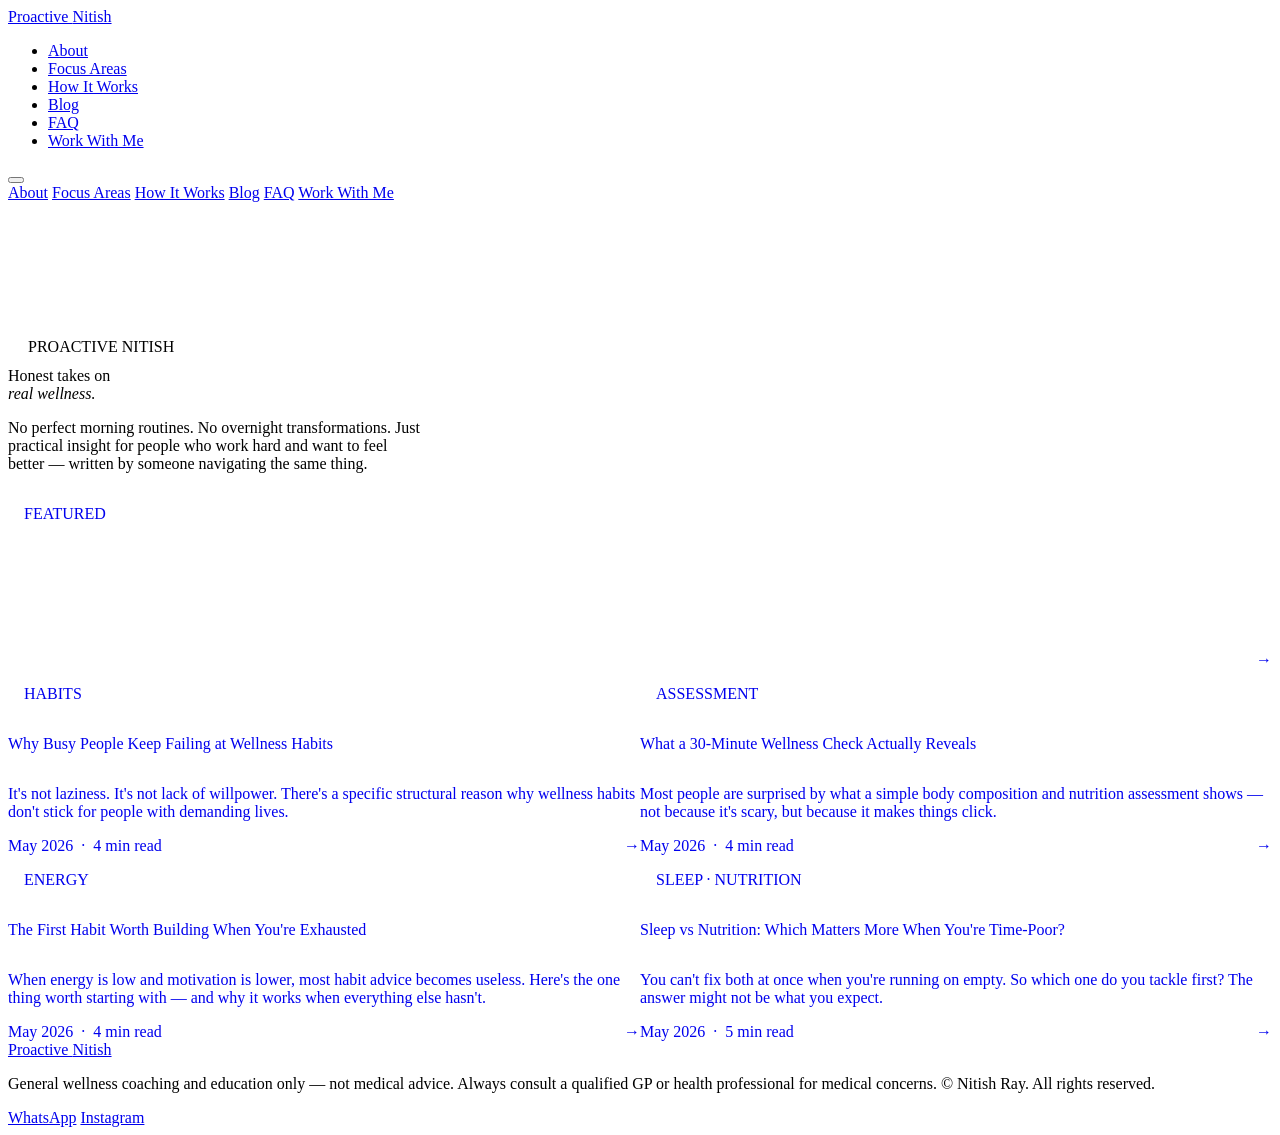
==== commit 7bd6e9d2: "Add files via upload" ====
--- a/blog.html
+++ b/blog.html
@@ -316,7 +316,7 @@
         <li><a href="/#about">About</a></li>
         <li><a href="/#pillars">Focus Areas</a></li>
         <li><a href="/#how">How It Works</a></li>
-        <li><a href="blog.html" aria-current="page">Read</a></li>
+        <li><a href="blog.html" aria-current="page">Blog</a></li>
         <li><a href="/#faq">FAQ</a></li>
         <li><a href="/#contact" class="btn btn-primary">Work With Me</a></li>
       </ul>
@@ -329,7 +329,7 @@
     <a href="/#about">About</a>
     <a href="/#pillars">Focus Areas</a>
     <a href="/#how">How It Works</a>
-    <a href="blog.html">Read</a>
+    <a href="blog.html">Blog</a>
     <a href="/#faq">FAQ</a>
     <a href="/#contact" class="btn btn-primary">Work With Me</a>
   </nav>
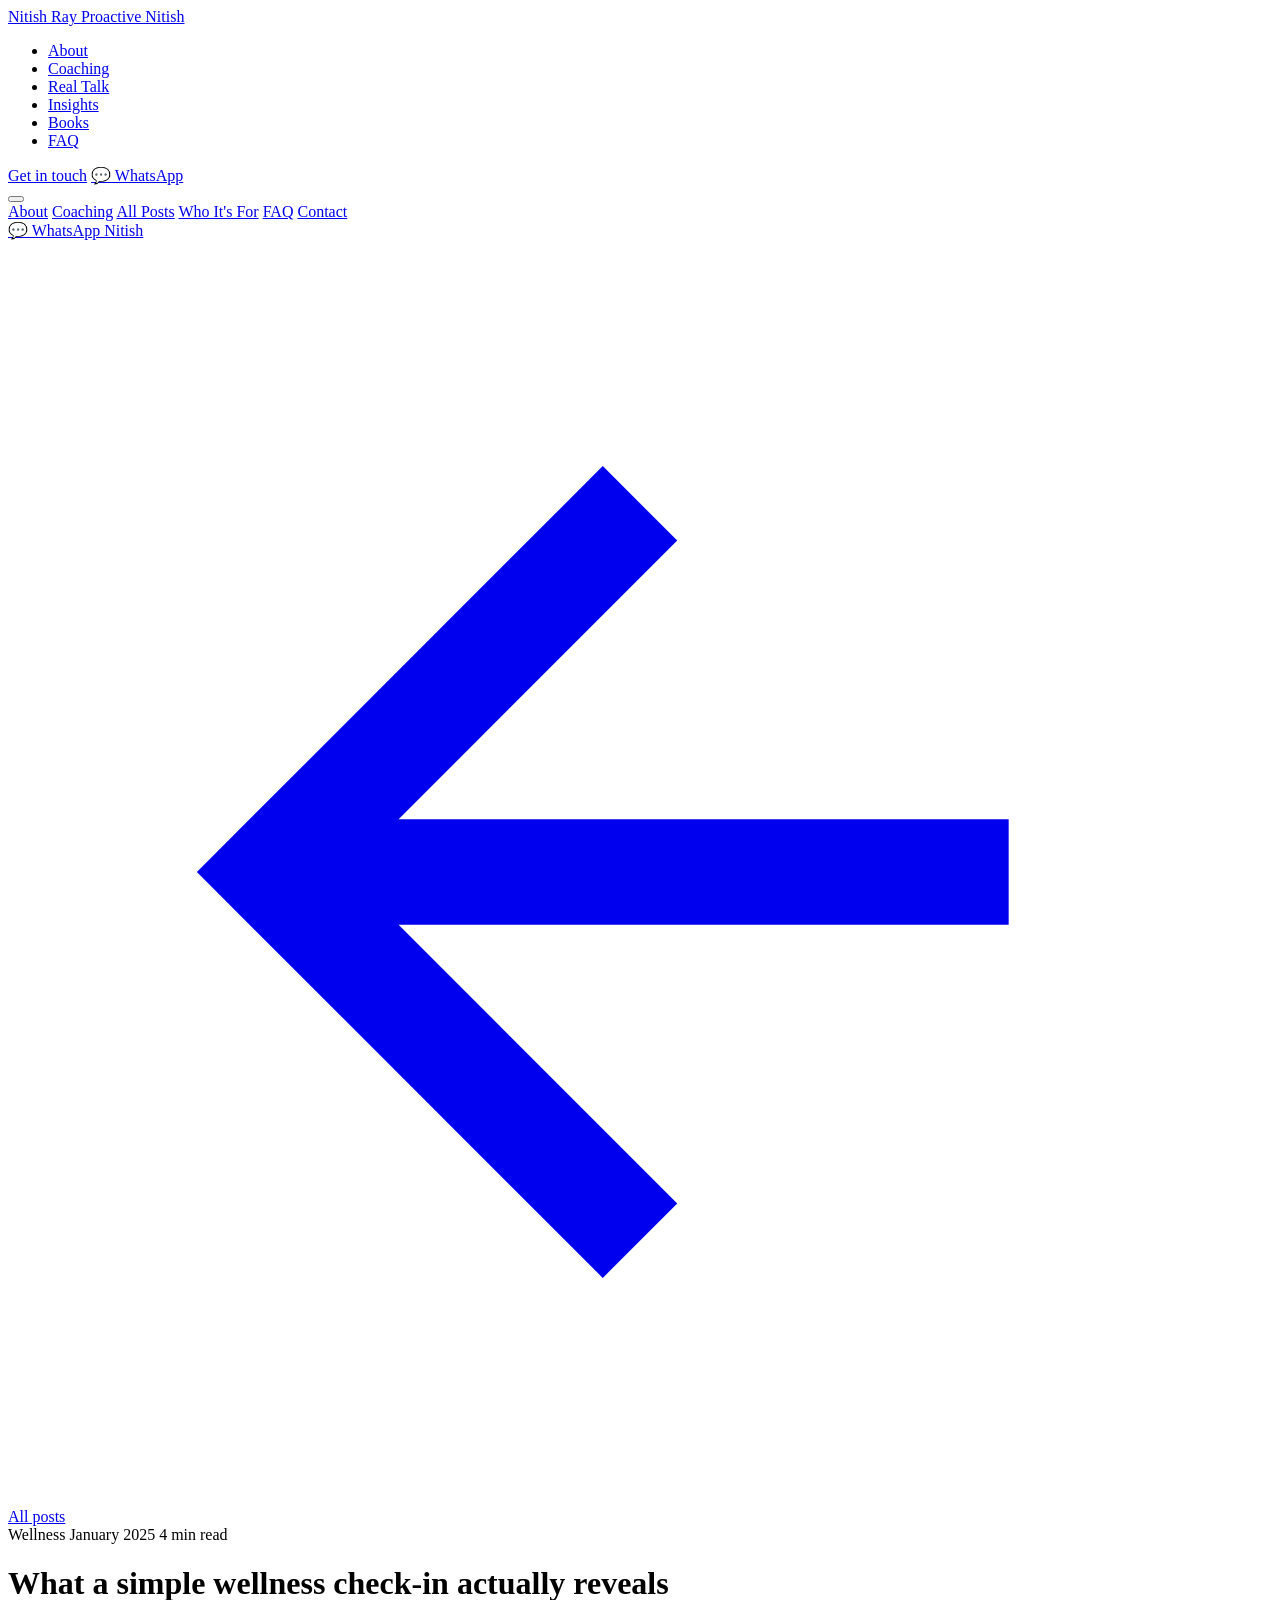
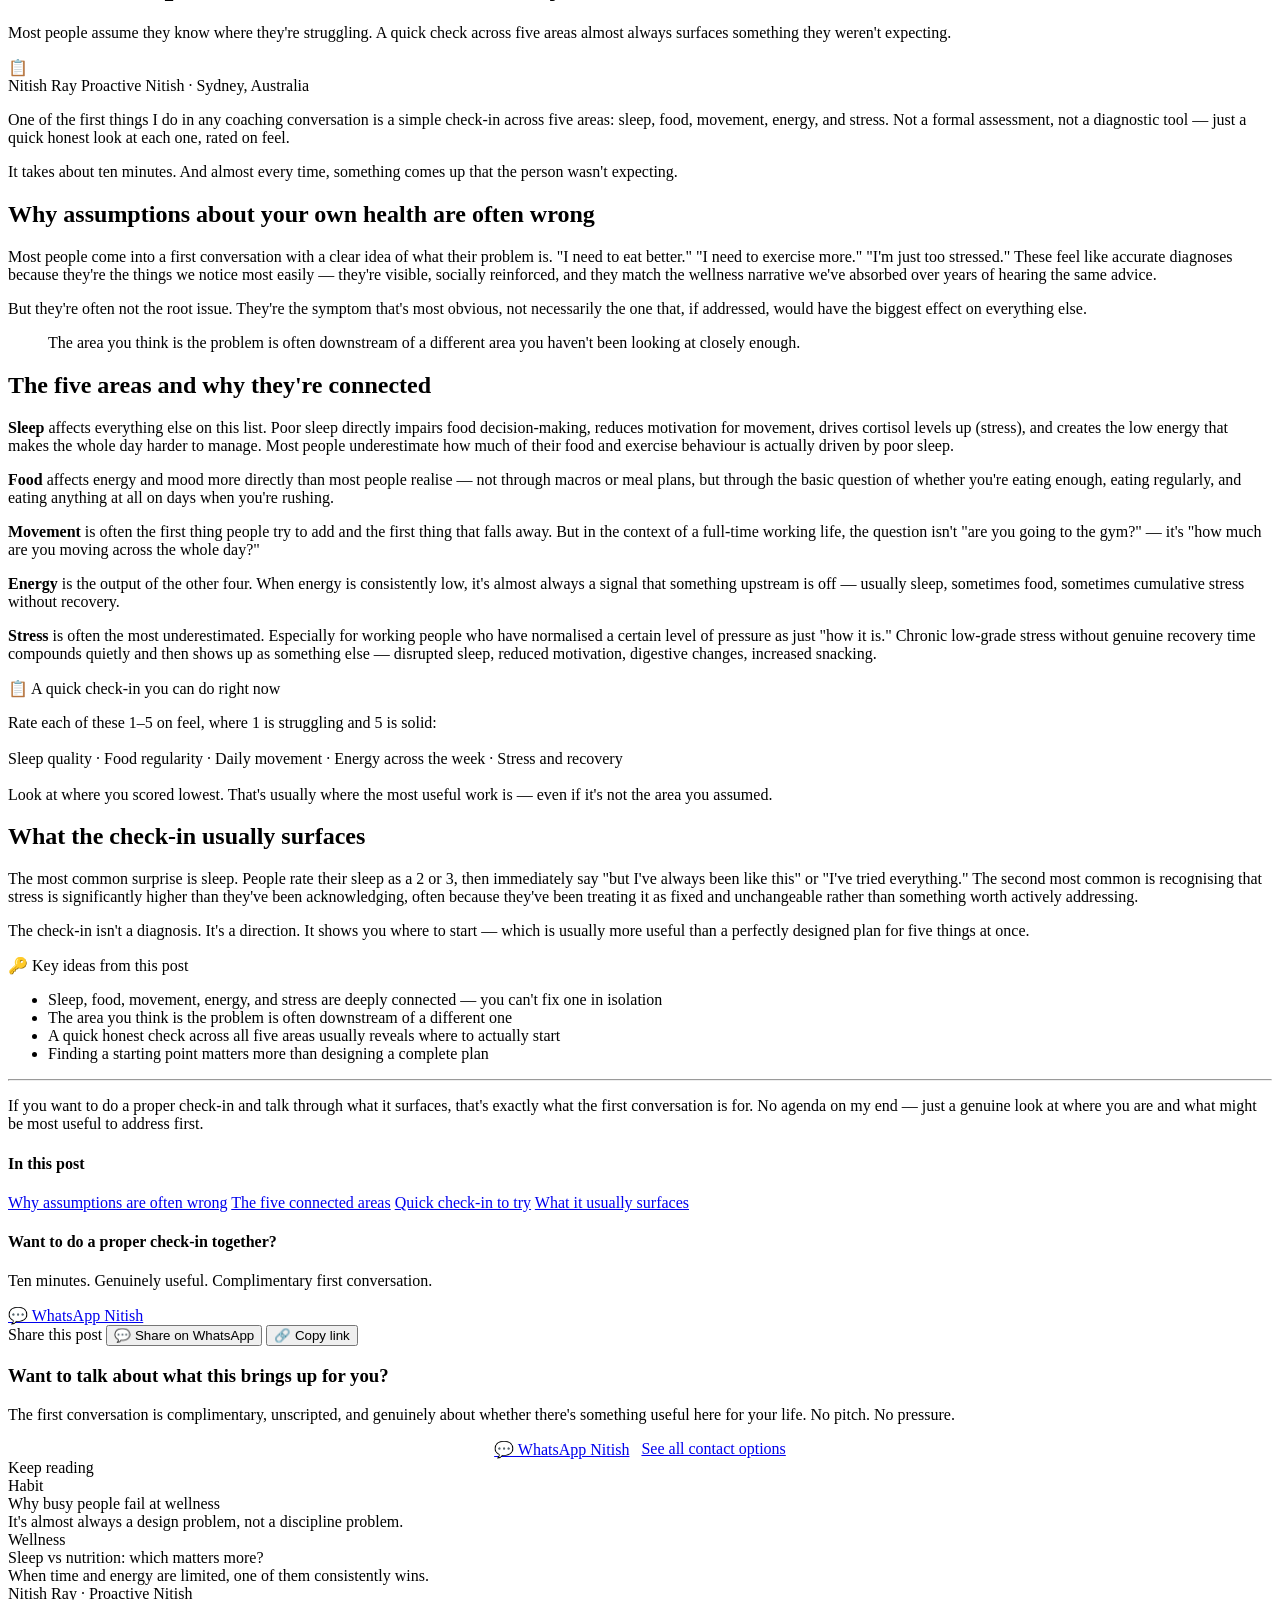
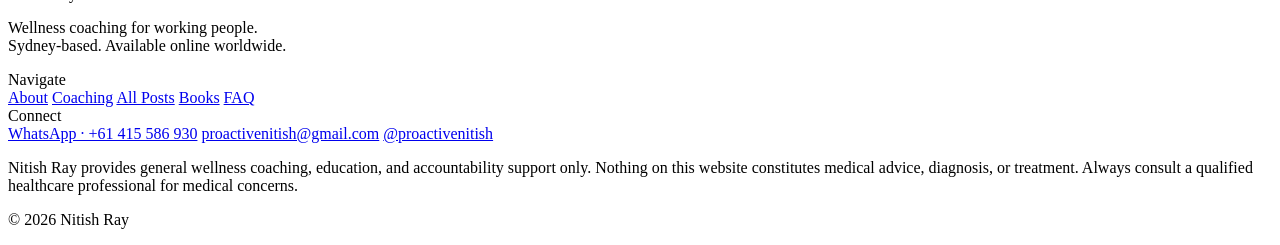
==== commit c0ec7525: "Add files via upload" ====
--- a/blog.html
+++ b/blog.html
@@ -1,429 +1,227 @@
 <!DOCTYPE html>
 <html lang="en">
 <head>
-  <meta charset="UTF-8" />
-  <meta name="viewport" content="width=device-width, initial-scale=1.0" />
-  <meta http-equiv="X-UA-Compatible" content="IE=edge" />
-
-  <title>Read — Wellness Insights | Proactive Nitish</title>
-  <meta name="description" content="Honest, practical wellness articles by Nitish Ray. Real insights for busy working people on sleep, habits, nutrition, energy, and stress — no hype." />
-  <meta name="author" content="Nitish Ray" />
-  <meta name="robots" content="index, follow" />
-  <link rel="canonical" href="https://nitishray.com/blog.html" />
-
-  <meta property="og:type"        content="website" />
-  <meta property="og:url"         content="https://nitishray.com/blog.html" />
-  <meta property="og:title"       content="Read — Wellness Insights | Proactive Nitish" />
-  <meta property="og:description" content="Honest, practical wellness articles for busy working people by Nitish Ray." />
-  <meta property="og:image"       content="https://nitishray.com/images/og-image.jpg" />
-
-  <script type="application/ld+json">
-  {
-    "@context": "https://schema.org",
-    "@type": "Blog",
-    "@id": "https://nitishray.com/blog.html",
-    "name": "Proactive Nitish — Read",
-    "description": "Honest wellness articles for busy working people by Nitish Ray.",
-    "url": "https://nitishray.com/blog.html",
-    "author": {
-      "@type": "Person",
-      "name": "Nitish Ray",
-      "@id": "https://nitishray.com/#nitishray"
-    },
-    "blogPost": [
-      {
-        "@type": "BlogPosting",
-        "headline": "Why Busy People Keep Failing at Wellness Habits",
-        "url": "https://nitishray.com/posts/why-busy-people-fail-at-wellness.html",
-        "datePublished": "2026-05-01",
-        "author": { "@id": "https://nitishray.com/#nitishray" }
-      },
-      {
-        "@type": "BlogPosting",
-        "headline": "What a 30-Minute Wellness Check Actually Reveals",
-        "url": "https://nitishray.com/posts/what-a-wellness-check-reveals.html",
-        "datePublished": "2026-05-05",
-        "author": { "@id": "https://nitishray.com/#nitishray" }
-      },
-      {
-        "@type": "BlogPosting",
-        "headline": "The First Habit Worth Building When You're Exhausted",
-        "url": "https://nitishray.com/posts/first-habit-when-exhausted.html",
-        "datePublished": "2026-05-10",
-        "author": { "@id": "https://nitishray.com/#nitishray" }
-      },
-      {
-        "@type": "BlogPosting",
-        "headline": "Sleep vs Nutrition: Which Matters More When You're Time-Poor?",
-        "url": "https://nitishray.com/posts/sleep-vs-nutrition.html",
-        "datePublished": "2026-05-14",
-        "author": { "@id": "https://nitishray.com/#nitishray" }
-      },
-      {
-        "@type": "BlogPosting",
-        "headline": "Progress, Not Performance: Why the Wellness Industry Gets It Wrong",
-        "url": "https://nitishray.com/posts/progress-not-performance.html",
-        "datePublished": "2026-05-19",
-        "author": { "@id": "https://nitishray.com/#nitishray" }
-      }
-    ]
-  }
-  </script>
-
-  <link rel="preconnect" href="https://fonts.googleapis.com" />
-  <link rel="preconnect" href="https://fonts.gstatic.com" crossorigin />
-  <link href="https://fonts.googleapis.com/css2?family=Cormorant+Garamond:ital,wght@0,300;0,400;0,500;0,600;1,300;1,400;1,500&family=Plus+Jakarta+Sans:wght@300;400;500;600&display=swap" rel="stylesheet" />
-
-  <link rel="stylesheet" href="css/tokens.css" />
-  <link rel="stylesheet" href="css/reset.css" />
-  <link rel="stylesheet" href="css/style.css" />
-
-  <style>
-    /* ── BLOG INDEX PAGE STYLES ─────────────────────────── */
-    .blog-hero {
-      padding-top: 120px;
-      padding-bottom: var(--space-16);
-      border-bottom: 1px solid var(--color-border-subtle);
-    }
-
-    .blog-hero__label {
-      font-size: var(--text-xs);
-      font-weight: var(--weight-semi);
-      letter-spacing: var(--tracking-widest);
-      text-transform: uppercase;
-      color: var(--color-accent);
-      margin-bottom: var(--space-4);
-      display: flex;
-      align-items: center;
-      gap: var(--space-2);
-    }
-
-    .blog-hero__label::before {
-      content: '';
-      display: block;
-      width: 20px;
-      height: 1.5px;
-      background: var(--color-accent);
-    }
-
-    .blog-hero h1 {
-      font-family: var(--font-display);
-      font-size: clamp(var(--text-3xl), 6vw, var(--text-5xl));
-      font-weight: var(--weight-regular);
-      line-height: var(--leading-tight);
-      color: var(--color-primary);
-      letter-spacing: var(--tracking-tight);
-      margin-bottom: var(--space-5);
-    }
-
-    .blog-hero h1 em {
-      font-style: italic;
-      color: var(--color-accent);
-    }
-
-    .blog-hero p {
-      font-size: var(--text-base);
-      color: var(--color-text-muted);
-      line-height: var(--leading-loose);
-      font-weight: var(--weight-light);
-      max-width: 52ch;
-    }
-
-    /* Posts grid */
-    .blog-section {
-      padding-block: var(--space-16);
-    }
-
-    .posts-grid {
-      display: grid;
-      grid-template-columns: 1fr;
-      gap: var(--space-5);
-    }
-
-    /* Featured first post */
-    .post-card--featured {
-      background: var(--color-primary);
-      border-radius: var(--radius-lg);
-      padding: var(--space-10) var(--space-8);
-      display: flex;
-      flex-direction: column;
-      gap: var(--space-5);
-      text-decoration: none;
-      transition: transform var(--duration-base) var(--ease-out),
-                  box-shadow var(--duration-base) var(--ease-out);
-    }
-
-    .post-card--featured:hover {
-      transform: translateY(-3px);
-      box-shadow: var(--shadow-xl);
-    }
-
-    .post-card--featured .post-card__tag {
-      color: var(--color-sage);
-    }
-
-    .post-card--featured .post-card__tag::before {
-      background: var(--color-sage);
-    }
-
-    .post-card--featured h2 {
-      font-family: var(--font-display);
-      font-size: clamp(var(--text-xl), 3vw, var(--text-3xl));
-      font-weight: var(--weight-regular);
-      line-height: var(--leading-snug);
-      color: #fff;
-      letter-spacing: var(--tracking-tight);
-    }
-
-    .post-card--featured .post-card__excerpt {
-      font-size: var(--text-sm);
-      color: rgba(255,255,255,0.55);
-      line-height: var(--leading-loose);
-      font-weight: var(--weight-light);
-    }
-
-    .post-card--featured .post-card__meta {
-      color: rgba(255,255,255,0.35);
-    }
-
-    .post-card--featured .post-card__arrow {
-      color: var(--color-accent);
-    }
-
-    /* Regular post cards */
-    .posts-list {
-      display: grid;
-      grid-template-columns: 1fr;
-      gap: var(--space-3);
-      margin-top: var(--space-3);
-    }
-
-    .post-card {
-      background: var(--color-bg);
-      border: 1px solid var(--color-border);
-      border-radius: var(--radius-lg);
-      padding: var(--space-8) var(--space-8);
-      display: flex;
-      flex-direction: column;
-      gap: var(--space-3);
-      text-decoration: none;
-      transition: box-shadow var(--duration-base) var(--ease-out),
-                  transform var(--duration-base) var(--ease-out),
-                  border-color var(--duration-base);
-    }
-
-    .post-card:hover {
-      box-shadow: var(--shadow-md);
-      transform: translateY(-2px);
-      border-color: var(--color-primary);
-    }
-
-    .post-card__tag {
-      font-size: var(--text-xs);
-      font-weight: var(--weight-semi);
-      letter-spacing: var(--tracking-widest);
-      text-transform: uppercase;
-      color: var(--color-accent);
-      display: flex;
-      align-items: center;
-      gap: var(--space-2);
-    }
-
-    .post-card__tag::before {
-      content: '';
-      display: block;
-      width: 16px;
-      height: 1.5px;
-      background: var(--color-accent);
-      flex-shrink: 0;
-    }
-
-    .post-card h2 {
-      font-family: var(--font-display);
-      font-size: var(--text-xl);
-      font-weight: var(--weight-medium);
-      line-height: var(--leading-snug);
-      color: var(--color-primary);
-      letter-spacing: var(--tracking-tight);
-    }
-
-    .post-card h3 {
-      font-family: var(--font-display);
-      font-size: var(--text-xl);
-      font-weight: var(--weight-medium);
-      line-height: var(--leading-snug);
-      color: var(--color-primary);
-      letter-spacing: var(--tracking-tight);
-    }
-
-    .post-card__excerpt {
-      font-size: var(--text-sm);
-      color: var(--color-text-muted);
-      line-height: var(--leading-loose);
-      font-weight: var(--weight-light);
-    }
-
-    .post-card__footer {
-      display: flex;
-      align-items: center;
-      justify-content: space-between;
-      padding-top: var(--space-4);
-      border-top: 1px solid var(--color-border-subtle);
-      margin-top: auto;
-    }
-
-    .post-card__meta {
-      font-size: var(--text-xs);
-      color: var(--color-text-faint);
-      font-weight: var(--weight-medium);
-    }
-
-    .post-card__arrow {
-      font-size: var(--text-lg);
-      color: var(--color-accent);
-      transition: transform var(--duration-fast) var(--ease-out);
-    }
-
-    .post-card:hover .post-card__arrow,
-    .post-card--featured:hover .post-card__arrow {
-      transform: translateX(4px);
-    }
-
-    @media (min-width: 640px) {
-      .posts-list {
-        grid-template-columns: 1fr 1fr;
-      }
-    }
-
-    @media (min-width: 960px) {
-      .post-card--featured {
-        padding: var(--space-16) var(--space-12);
-      }
-    }
-  </style>
+<meta charset="UTF-8"/>
+<meta name="viewport" content="width=device-width, initial-scale=1.0"/>
+<title>What a simple wellness check-in actually reveals — Proactive Nitish</title>
+<meta name="description" content="Most people assume they know where they're struggling. A check-in across five areas almost always surfaces something unexpected."/>
+<link rel="preconnect" href="https://fonts.googleapis.com"/>
+<link href="https://fonts.googleapis.com/css2?family=Instrument+Serif:ital@0;1&family=Outfit:wght@300;400;500;600&display=swap" rel="stylesheet"/>
+<link rel="stylesheet" href="../css/tokens.css"/>
+<link rel="stylesheet" href="../css/base.css"/>
+<link rel="stylesheet" href="../css/components.css"/>
+<link rel="stylesheet" href="../css/nav.css"/>
+<link rel="stylesheet" href="../css/sections.css"/>
+<link rel="stylesheet" href="../css/blog.css"/>
 </head>
-
-<body>
-
-<!-- NAV -->
-<header id="nav" class="nav" role="banner">
-  <div class="container">
-    <nav class="nav__inner" aria-label="Main navigation">
-      <a href="/" class="nav__logo" aria-label="Proactive Nitish — Home">
-        Proactive <span>Nitish</span>
-      </a>
-      <ul class="nav__links" role="list">
-        <li><a href="/#about">About</a></li>
-        <li><a href="/#pillars">Focus Areas</a></li>
-        <li><a href="/#how">How It Works</a></li>
-        <li><a href="blog.html" aria-current="page">Blog</a></li>
-        <li><a href="/#faq">FAQ</a></li>
-        <li><a href="/#contact" class="btn btn-primary">Work With Me</a></li>
-      </ul>
-      <button id="navToggle" class="nav__toggle" aria-label="Open menu" aria-expanded="false" aria-controls="navDrawer">
-        <span></span><span></span><span></span>
-      </button>
-    </nav>
-  </div>
-  <nav id="navDrawer" class="nav__drawer" aria-label="Mobile navigation">
-    <a href="/#about">About</a>
-    <a href="/#pillars">Focus Areas</a>
-    <a href="/#how">How It Works</a>
-    <a href="blog.html">Blog</a>
-    <a href="/#faq">FAQ</a>
-    <a href="/#contact" class="btn btn-primary">Work With Me</a>
-  </nav>
+<body class="post-page">
+
+<nav id="nav">
+  <div class="nav-row">
+    <a href="../index.html" class="nav-logo">
+      Nitish Ray <span class="nav-logo-pill">Proactive Nitish</span>
+    </a>
+    <ul class="nav-links">
+      <li><a href="../index.html#about">About</a></li>
+      <li><a href="../index.html#coaching">Coaching</a></li>
+      <li><a href="../index.html#honest">Real Talk</a></li>
+      <li><a href="../blog.html" class="active">Insights</a></li>
+      <li><a href="../index.html#books">Books</a></li>
+      <li><a href="../index.html#faq">FAQ</a></li>
+    </ul>
+    <div class="nav-actions">
+      <a href="../index.html#contact" class="btn btn-outline btn-sm">Get in touch</a>
+      <a href="https://wa.me/61415586930" class="btn btn-dark btn-sm" target="_blank" rel="noopener">💬 WhatsApp</a>
+    </div>
+    <button class="nav-ham" id="nav-ham" aria-label="Open menu" aria-expanded="false" aria-controls="mob-menu">
+      <span></span><span></span><span></span>
+    </button>
+  </div>
+</nav>
+<div class="mob-menu" id="mob-menu">
+  <a href="../index.html#about">About</a>
+  <a href="../index.html#coaching">Coaching</a>
+  <a href="../blog.html">All Posts</a>
+  <a href="../index.html#who">Who It's For</a>
+  <a href="../index.html#faq">FAQ</a>
+  <a href="../index.html#contact">Contact</a>
+  <div class="mob-ctas">
+    <a href="https://wa.me/61415586930" class="btn btn-dark btn-lg" target="_blank" rel="noopener">💬 WhatsApp Nitish</a>
+  </div>
+</div>
+
+
+<header class="post-hero">
+  <div class="wrap-post">
+    <a href="../blog.html" class="post-back">
+      <svg viewBox="0 0 24 24" fill="none" stroke="currentColor" stroke-width="2"><path d="M19 12H5M12 5l-7 7 7 7"/></svg>
+      All posts
+    </a>
+    <div class="post-meta">
+      <span class="post-cat">Wellness</span>
+      <span class="post-sep"></span>
+      <span class="post-date">January 2025</span>
+      <span class="post-sep"></span>
+      <span class="post-read-time">4 min read</span>
+    </div>
+    <h1 class="post-title">What a simple wellness check-in actually reveals</h1>
+    <p class="post-subtitle">Most people assume they know where they're struggling. A quick check across five areas almost always surfaces something they weren't expecting.</p>
+    <div class="post-author-bar">
+      <div class="post-author-avatar">📋</div>
+      <div>
+        <span class="post-author-name">Nitish Ray</span>
+        <span class="post-author-role">Proactive Nitish · Sydney, Australia</span>
+      </div>
+    </div>
+  </div>
 </header>
-
-<main>
-
-  <!-- BLOG HERO -->
-  <div class="blog-hero">
-    <div class="container">
-      <p class="blog-hero__label reveal">Proactive Nitish</p>
-      <h1 class="reveal reveal-delay-1">Honest takes on<br /><em>real wellness.</em></h1>
-      <p class="reveal reveal-delay-2">No perfect morning routines. No overnight transformations. Just practical insight for people who work hard and want to feel better — written by someone navigating the same thing.</p>
-    </div>
-  </div>
-
-  <!-- POSTS -->
-  <div class="blog-section">
-    <div class="container">
-
-      <!-- Featured post -->
-      <a href="posts/progress-not-performance.html" class="post-card--featured reveal" aria-label="Read: Progress, Not Performance">
-        <p class="post-card__tag">Featured</p>
-        <h2>Progress, Not Performance:<br />Why the Wellness Industry Gets It Wrong</h2>
-        <p class="post-card__excerpt">Most wellness content is built for people who already have their life together. This is for everyone else — and why chasing performance is the reason most habits fail.</p>
-        <div class="post-card__footer">
-          <span class="post-card__meta">Nitish Ray &nbsp;·&nbsp; May 2026 &nbsp;·&nbsp; 5 min read</span>
-          <span class="post-card__arrow">→</span>
-        </div>
-      </a>
-
-      <!-- Regular posts -->
-      <div class="posts-list">
-
-        <a href="posts/why-busy-people-fail-at-wellness.html" class="post-card reveal" aria-label="Read: Why Busy People Keep Failing at Wellness Habits">
-          <p class="post-card__tag">Habits</p>
-          <h3>Why Busy People Keep Failing at Wellness Habits</h3>
-          <p class="post-card__excerpt">It's not laziness. It's not lack of willpower. There's a specific structural reason why wellness habits don't stick for people with demanding lives.</p>
-          <div class="post-card__footer">
-            <span class="post-card__meta">May 2026 &nbsp;·&nbsp; 4 min read</span>
-            <span class="post-card__arrow">→</span>
+<article class="post-body">
+  <div class="wrap-post">
+    <div class="post-layout">
+      <div class="post-content">
+
+        <p>One of the first things I do in any coaching conversation is a simple check-in across five areas: sleep, food, movement, energy, and stress. Not a formal assessment, not a diagnostic tool — just a quick honest look at each one, rated on feel.</p>
+
+        <p>It takes about ten minutes. And almost every time, something comes up that the person wasn't expecting.</p>
+
+        <h2>Why assumptions about your own health are often wrong</h2>
+
+        <p>Most people come into a first conversation with a clear idea of what their problem is. "I need to eat better." "I need to exercise more." "I'm just too stressed." These feel like accurate diagnoses because they're the things we notice most easily — they're visible, socially reinforced, and they match the wellness narrative we've absorbed over years of hearing the same advice.</p>
+
+        <p>But they're often not the root issue. They're the symptom that's most obvious, not necessarily the one that, if addressed, would have the biggest effect on everything else.</p>
+
+        <blockquote>
+          <p>The area you think is the problem is often downstream of a different area you haven't been looking at closely enough.</p>
+        </blockquote>
+
+        <h2>The five areas and why they're connected</h2>
+
+        <p><strong>Sleep</strong> affects everything else on this list. Poor sleep directly impairs food decision-making, reduces motivation for movement, drives cortisol levels up (stress), and creates the low energy that makes the whole day harder to manage. Most people underestimate how much of their food and exercise behaviour is actually driven by poor sleep.</p>
+
+        <p><strong>Food</strong> affects energy and mood more directly than most people realise — not through macros or meal plans, but through the basic question of whether you're eating enough, eating regularly, and eating anything at all on days when you're rushing.</p>
+
+        <p><strong>Movement</strong> is often the first thing people try to add and the first thing that falls away. But in the context of a full-time working life, the question isn't "are you going to the gym?" — it's "how much are you moving across the whole day?"</p>
+
+        <p><strong>Energy</strong> is the output of the other four. When energy is consistently low, it's almost always a signal that something upstream is off — usually sleep, sometimes food, sometimes cumulative stress without recovery.</p>
+
+        <p><strong>Stress</strong> is often the most underestimated. Especially for working people who have normalised a certain level of pressure as just "how it is." Chronic low-grade stress without genuine recovery time compounds quietly and then shows up as something else — disrupted sleep, reduced motivation, digestive changes, increased snacking.</p>
+
+        <div class="post-callout">
+          <div class="post-callout-label">📋 A quick check-in you can do right now</div>
+          <p>Rate each of these 1–5 on feel, where 1 is struggling and 5 is solid:<br/><br/>
+          Sleep quality · Food regularity · Daily movement · Energy across the week · Stress and recovery<br/><br/>
+          Look at where you scored lowest. That's usually where the most useful work is — even if it's not the area you assumed.</p>
+        </div>
+
+        <h2>What the check-in usually surfaces</h2>
+
+        <p>The most common surprise is sleep. People rate their sleep as a 2 or 3, then immediately say "but I've always been like this" or "I've tried everything." The second most common is recognising that stress is significantly higher than they've been acknowledging, often because they've been treating it as fixed and unchangeable rather than something worth actively addressing.</p>
+
+        <p>The check-in isn't a diagnosis. It's a direction. It shows you where to start — which is usually more useful than a perfectly designed plan for five things at once.</p>
+
+        <div class="post-insight">
+          <div class="post-insight-title">🔑 Key ideas from this post</div>
+          <ul>
+            <li>Sleep, food, movement, energy, and stress are deeply connected — you can't fix one in isolation</li>
+            <li>The area you think is the problem is often downstream of a different one</li>
+            <li>A quick honest check across all five areas usually reveals where to actually start</li>
+            <li>Finding a starting point matters more than designing a complete plan</li>
+          </ul>
+        </div>
+
+        <hr class="post-divider"/>
+
+        <p>If you want to do a proper check-in and talk through what it surfaces, that's exactly what the first conversation is for. No agenda on my end — just a genuine look at where you are and what might be most useful to address first.</p>
+
+      </div>
+
+      <aside class="post-sidebar">
+        <div class="sidebar-card">
+          <h4>In this post</h4>
+          <div class="sidebar-toc">
+            <a href="#" class="toc-link">Why assumptions are often wrong</a>
+            <a href="#" class="toc-link">The five connected areas</a>
+            <a href="#" class="toc-link">Quick check-in to try</a>
+            <a href="#" class="toc-link">What it usually surfaces</a>
           </div>
-        </a>
-
-        <a href="posts/what-a-wellness-check-reveals.html" class="post-card reveal reveal-delay-1" aria-label="Read: What a 30-Minute Wellness Check Actually Reveals">
-          <p class="post-card__tag">Assessment</p>
-          <h3>What a 30-Minute Wellness Check Actually Reveals</h3>
-          <p class="post-card__excerpt">Most people are surprised by what a simple body composition and nutrition assessment shows — not because it's scary, but because it makes things click.</p>
-          <div class="post-card__footer">
-            <span class="post-card__meta">May 2026 &nbsp;·&nbsp; 4 min read</span>
-            <span class="post-card__arrow">→</span>
-          </div>
-        </a>
-
-        <a href="posts/first-habit-when-exhausted.html" class="post-card reveal" aria-label="Read: The First Habit Worth Building When You're Exhausted">
-          <p class="post-card__tag">Energy</p>
-          <h3>The First Habit Worth Building When You're Exhausted</h3>
-          <p class="post-card__excerpt">When energy is low and motivation is lower, most habit advice becomes useless. Here's the one thing worth starting with — and why it works when everything else hasn't.</p>
-          <div class="post-card__footer">
-            <span class="post-card__meta">May 2026 &nbsp;·&nbsp; 4 min read</span>
-            <span class="post-card__arrow">→</span>
-          </div>
-        </a>
-
-        <a href="posts/sleep-vs-nutrition.html" class="post-card reveal reveal-delay-1" aria-label="Read: Sleep vs Nutrition">
-          <p class="post-card__tag">Sleep · Nutrition</p>
-          <h3>Sleep vs Nutrition: Which Matters More When You're Time-Poor?</h3>
-          <p class="post-card__excerpt">You can't fix both at once when you're running on empty. So which one do you tackle first? The answer might not be what you expect.</p>
-          <div class="post-card__footer">
-            <span class="post-card__meta">May 2026 &nbsp;·&nbsp; 5 min read</span>
-            <span class="post-card__arrow">→</span>
-          </div>
-        </a>
-
-      </div>
-    </div>
-  </div>
-
-</main>
-
-<!-- FOOTER -->
-<footer class="footer" role="contentinfo">
-  <div class="container">
-    <div class="footer__inner">
-      <a href="/" class="footer__logo" aria-label="Proactive Nitish — Home">Proactive <span>Nitish</span></a>
-      <p class="footer__note">General wellness coaching and education only — not medical advice. Always consult a qualified GP or health professional for medical concerns. &copy; <span id="currentYear"></span> Nitish Ray. All rights reserved.</p>
-      <nav class="footer__links" aria-label="Footer navigation">
-        <a href="https://wa.me/61415586930" target="_blank" rel="noopener noreferrer">WhatsApp</a>
-        <a href="https://www.instagram.com/proactivenitish" target="_blank" rel="noopener noreferrer">Instagram</a>
-      </nav>
-    </div>
+        </div>
+        <div class="sidebar-cta-box">
+          <h4>Want to do a proper check-in together?</h4>
+          <p>Ten minutes. Genuinely useful. Complimentary first conversation.</p>
+          <a href="https://wa.me/61415586930" class="btn btn-green" target="_blank" rel="noopener" style="width:100%;justify-content:center">💬 WhatsApp Nitish</a>
+        </div>
+      </aside>
+    </div>
+  </div>
+</article>
+
+<section class="post-footer">
+  <div class="wrap-post">
+    <div class="post-share">
+      <span class="share-label">Share this post</span>
+      <button class="share-btn" id="share-wa">💬 Share on WhatsApp</button>
+      <button class="share-btn" id="share-copy">🔗 Copy link</button>
+    </div>
+    <div class="post-cta-box">
+      <h3>Want to talk about what this brings up for you?</h3>
+      <p>The first conversation is complimentary, unscripted, and genuinely about whether there's something useful here for your life. No pitch. No pressure.</p>
+      <div style="display:flex;gap:12px;justify-content:center;flex-wrap:wrap">
+        <a href="https://wa.me/61415586930" class="btn btn-green btn-lg" target="_blank" rel="noopener">💬 WhatsApp Nitish</a>
+        <a href="../index.html#contact" class="btn btn-ghost-dark btn-lg">See all contact options</a>
+      </div>
+    </div>
+    
+<div class="related-posts">
+  <span class="related-label">Keep reading</span>
+  <div class="related-grid">
+    <a href="why-busy-people-fail-at-wellness.html" class="related-card" style="text-decoration:none;color:inherit">
+      <div class="related-card-cat">Habit</div>
+      <div class="related-card-title">Why busy people fail at wellness</div>
+      <div class="related-card-excerpt">It's almost always a design problem, not a discipline problem.</div>
+    </a>
+    <a href="sleep-vs-nutrition.html" class="related-card" style="text-decoration:none;color:inherit">
+      <div class="related-card-cat">Wellness</div>
+      <div class="related-card-title">Sleep vs nutrition: which matters more?</div>
+      <div class="related-card-excerpt">When time and energy are limited, one of them consistently wins.</div>
+    </a>
+  </div>
+</div>
+  </div>
+</section>
+
+<footer id="footer">
+  <div class="footer-grid">
+    <div>
+      <div class="footer-brand-name">Nitish Ray · <span>Proactive Nitish</span></div>
+      <p class="footer-tagline">Wellness coaching for working people.<br/>Sydney-based. Available online worldwide.</p>
+    </div>
+    <div>
+      <div class="footer-col-title">Navigate</div>
+      <div class="footer-links">
+        <a href="../index.html#about">About</a>
+        <a href="../index.html#coaching">Coaching</a>
+        <a href="../blog.html">All Posts</a>
+        <a href="../index.html#books">Books</a>
+        <a href="../index.html#faq">FAQ</a>
+      </div>
+    </div>
+    <div>
+      <div class="footer-col-title">Connect</div>
+      <div class="footer-links">
+        <a href="https://wa.me/61415586930" target="_blank" rel="noopener">WhatsApp · +61 415 586 930</a>
+        <a href="mailto:proactivenitish@gmail.com">proactivenitish@gmail.com</a>
+        <a href="https://instagram.com/proactivenitish" target="_blank" rel="noopener">@proactivenitish</a>
+      </div>
+    </div>
+  </div>
+  <div class="footer-bottom">
+    <p class="footer-disclaimer">Nitish Ray provides general wellness coaching, education, and accountability support only. Nothing on this website constitutes medical advice, diagnosis, or treatment. Always consult a qualified healthcare professional for medical concerns.</p>
+    <p class="footer-copy">© 2026 Nitish Ray</p>
   </div>
 </footer>
 
-<script src="js/main.js" defer></script>
+<script src="../js/nav.js" defer></script>
+<script src="../js/reveal.js" defer></script>
+<script src="../js/blog.js" defer></script>
 </body>
-</html>
+</html>
